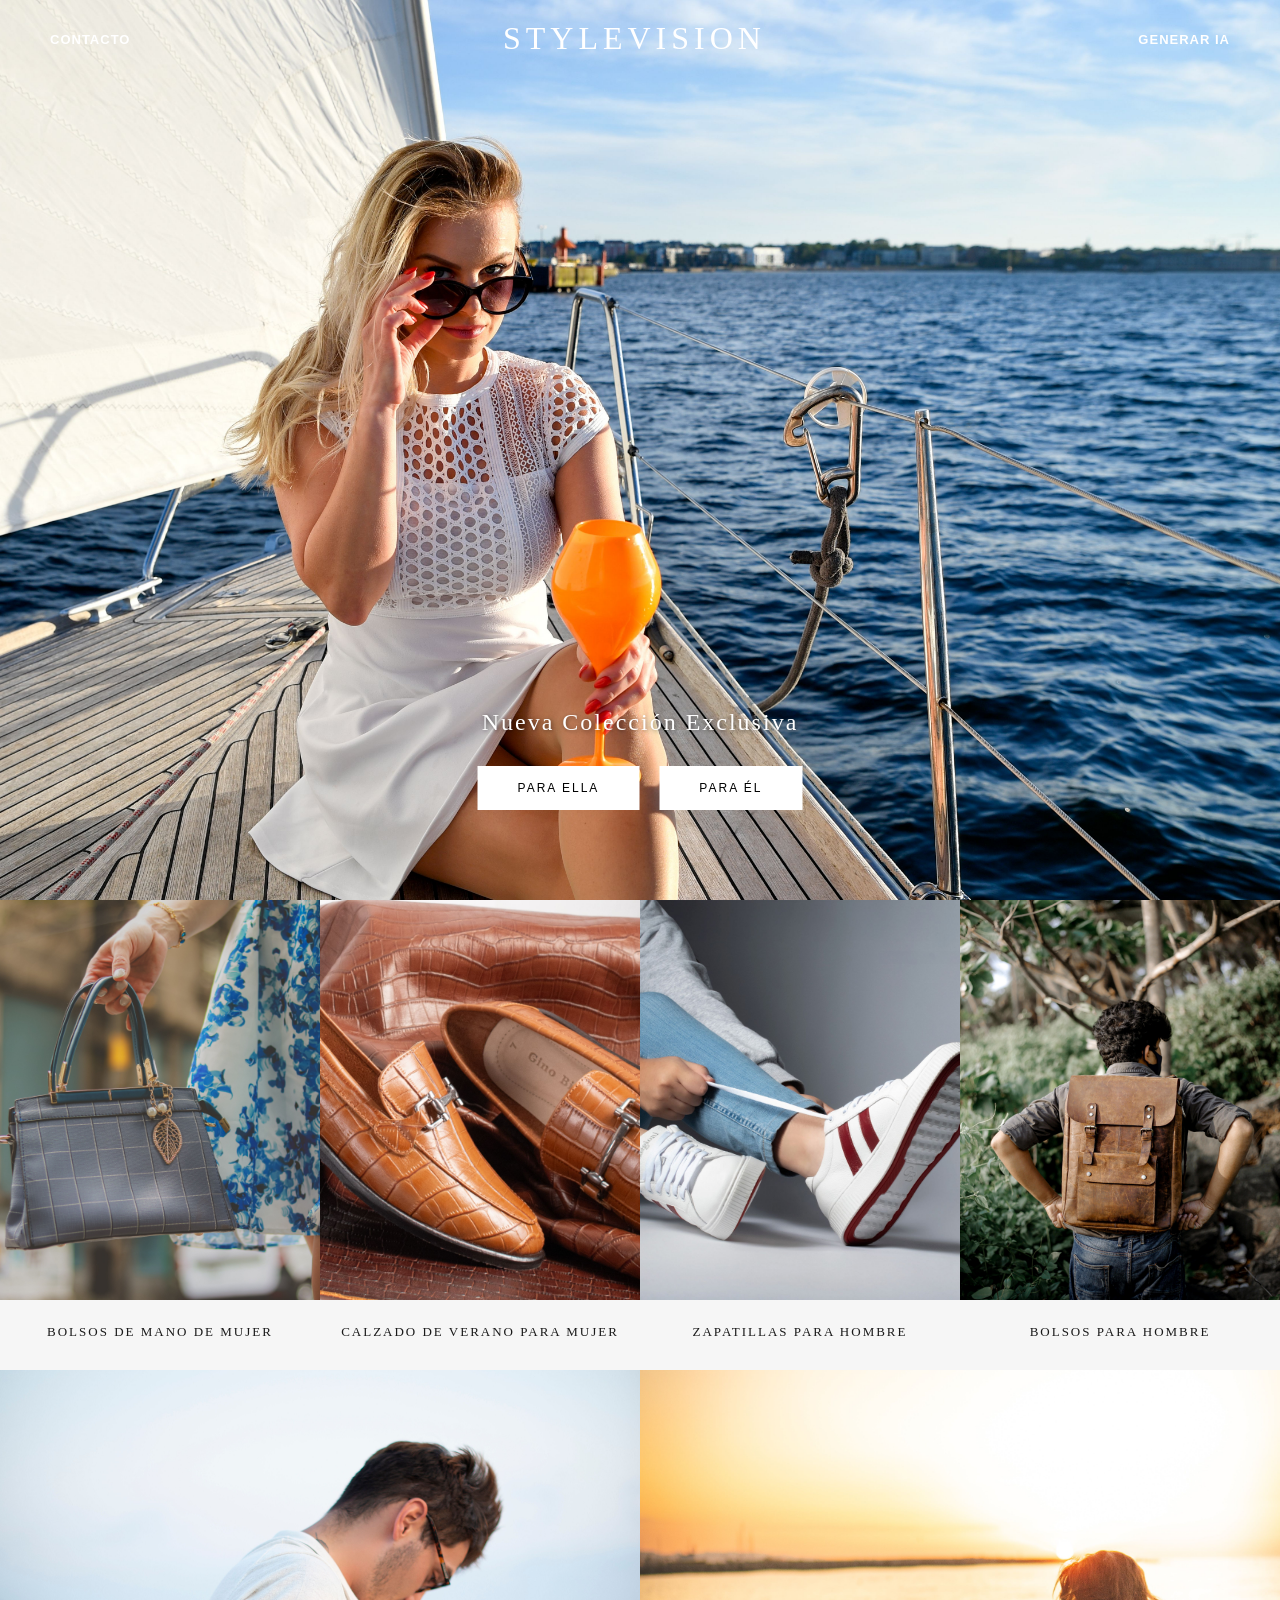
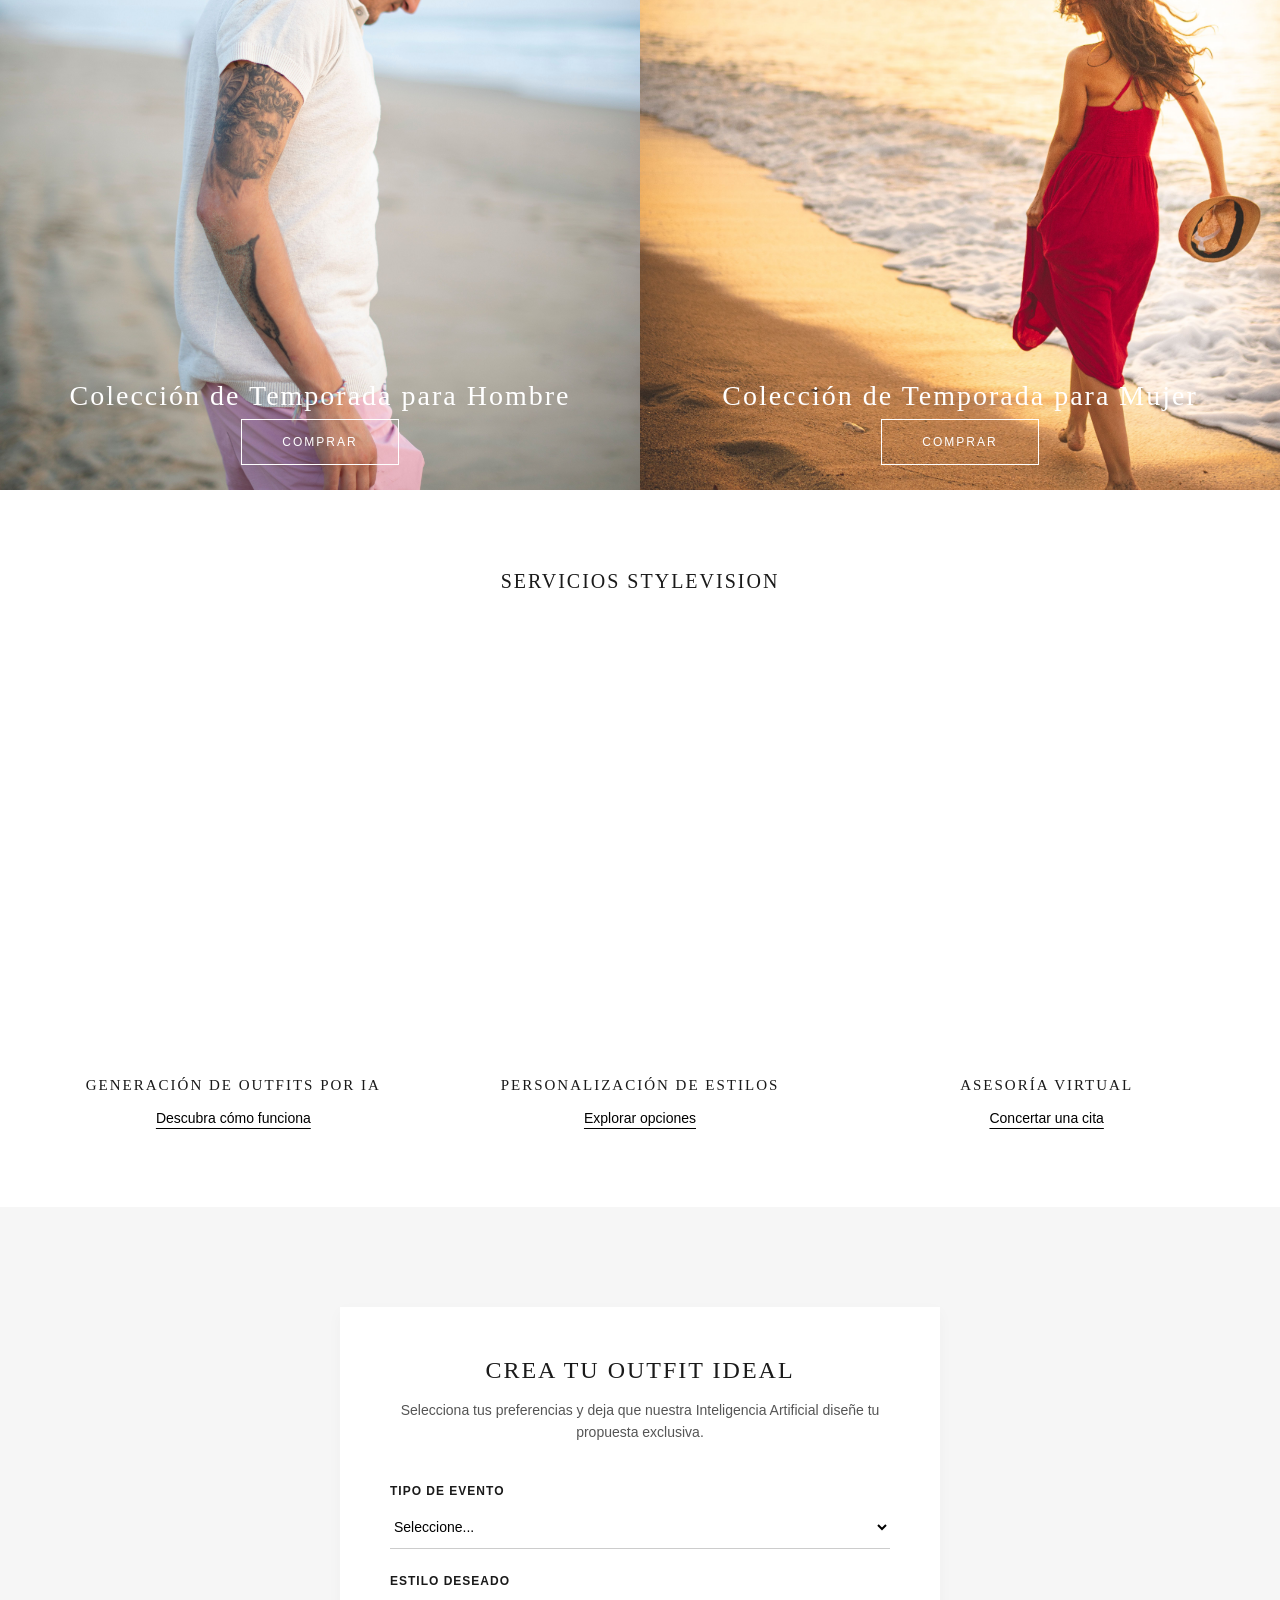
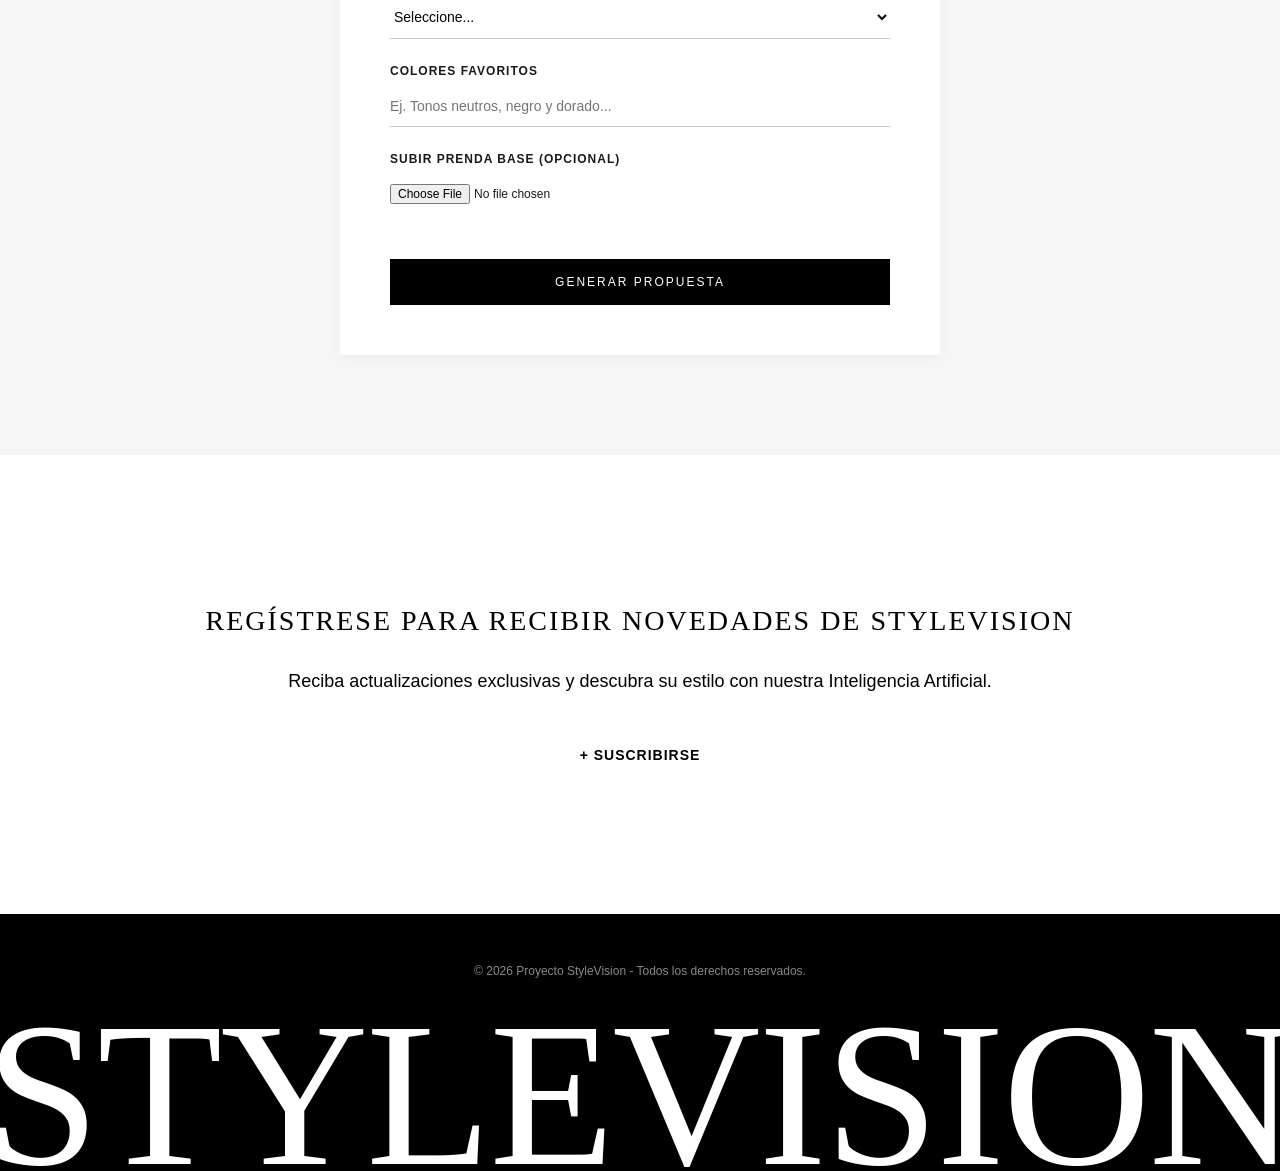
==== html/index.html @ 6fb5bae8 "Versión final del diseño StyleVision" ====
<!DOCTYPE html>
<html lang="es">
<head>
    <meta charset="UTF-8">
    <meta name="viewport" content="width=device-width, initial-scale=1.0">
    <title>StyleVision | Generador de Outfits con IA</title>
    <link rel="stylesheet" href="../css/estilos.css">
</head>
<body>
    
   <header class="encabezado encabezado--transparente" id="nav-principal">
        <nav class="encabezado__enlaces">
            <a href="#contacto">Contacto</a>
        </nav>
        <h1 class="encabezado__logo">StyleVision</h1>
        <nav class="encabezado__iconos">
            <a href="#generador">Generar IA</a>
        </nav>
    </header>

    <main class="principal">
        
        <section class="seccion-hero-lujo">
            <div class="hero__imagen-contenedor">
                <img src="../assets/img/hero-modelo.jpg" alt="Modelo StyleVision" class="hero__imagen animacion-zoom">
            </div>
            <div class="hero__contenido">
                <h2 class="hero__subtitulo">Nueva Colección Exclusiva</h2>
                <div class="hero__botones">
                    <a href="#mujer" class="boton-lujo">Para Ella</a>
                    <a href="#hombre" class="boton-lujo">Para Él</a>
                </div>
            </div>
        </section>

        <section class="seccion-categorias">
            <article class="categoria animacion-scroll">
                <img src="../assets/img/cat-bolso.jpg" alt="Bolso">
                <h3 class="categoria__titulo">Bolsos de Mano de Mujer</h3>
            </article>
            <article class="categoria animacion-scroll">
                <img src="../assets/img/cat-zapato.jpg" alt="Zapatos">
                <h3 class="categoria__titulo">Calzado de Verano para Mujer</h3>
            </article>
            <article class="categoria animacion-scroll">
                <img src="../assets/img/cat-sneakers.jpg" alt="Sneakers">
                <h3 class="categoria__titulo">Zapatillas para Hombre</h3>
            </article>
            <article class="categoria animacion-scroll">
                <img src="../assets/img/cat-mochila.jpg" alt="Bolsos Hombre">
                <h3 class="categoria__titulo">Bolsos para Hombre</h3>
            </article>
        </section>

        <section class="seccion-promos">
            <div class="promo animacion-hover">
                <img src="../assets/img/promo-hombres.jpg" alt="Ropa Hombre" class="promo__imagen">
                <div class="promo__texto">
                    <h3>Colección de Temporada para Hombre</h3>
                    <a href="#" class="boton-lujo boton-lujo--oscuro">Comprar</a>
                </div>
            </div>
            <div class="promo animacion-hover">
                <img src="../assets/img/promo-mujer.jpg" alt="Ropa Mujer" class="promo__imagen">
                <div class="promo__texto">
                    <h3>Colección de Temporada para Mujer</h3>
                    <a href="#" class="boton-lujo boton-lujo--oscuro">Comprar</a>
                </div>
            </div>
        </section>

        <section class="seccion-servicios">
            <h2 class="servicios__titulo-principal">Servicios StyleVision</h2>
            <div class="servicios__grid">
                
                <div class="servicio">
                    <video src="../assets/img/servicio-1.mp4" autoplay loop muted playsinline class="servicio__video"></video>
                    <h3 class="servicio__titulo">Generación de Outfits por IA</h3>
                    <a href="#generador" class="servicio__enlace">Descubra cómo funciona</a>
                </div>

                <div class="servicio">
                    <video src="../assets/img/servicio-2.mp4" autoplay loop muted playsinline class="servicio__video"></video>
                    <h3 class="servicio__titulo">Personalización de Estilos</h3>
                    <a href="#estilos" class="servicio__enlace">Explorar opciones</a>
                </div>

                <div class="servicio">
                    <video src="../assets/img/servicio-3.mp4" autoplay loop muted playsinline class="servicio__video"></video>
                    <h3 class="servicio__titulo">Asesoría Virtual</h3>
                    <a href="#asesoria" class="servicio__enlace">Concertar una cita</a>
                </div>

            </div>
        </section>

        <section id="generador" class="seccion-generador-lujo">
            <div class="contenedor-generador-lujo">
                <h2 class="generador__titulo-lujo">Crea tu Outfit Ideal</h2>
                <p class="generador__texto-lujo">Selecciona tus preferencias y deja que nuestra Inteligencia Artificial diseñe tu propuesta exclusiva.</p>

                <form id="formulario-ia" class="formulario-ia-lujo">
                    <div class="grupo-formulario-lujo">
                        <label for="evento" class="etiqueta-lujo">Tipo de evento</label>
                        <select id="evento" class="campo-entrada-lujo" required>
                            <option value="">Seleccione...</option>
                            <option value="casual">Salida Casual</option>
                            <option value="formal">Fiesta Formal / Gala</option>
                            <option value="trabajo">Business / Trabajo</option>
                            <option value="noche">Noche Elegante</option>
                        </select>
                    </div>

                    <div class="grupo-formulario-lujo">
                        <label for="estilo" class="etiqueta-lujo">Estilo deseado</label>
                        <select id="estilo" class="campo-entrada-lujo" required>
                            <option value="">Seleccione...</option>
                            <option value="minimalista">Minimalista</option>
                            <option value="urbano">Urbano / Streetwear</option>
                            <option value="clasico">Clásico / Alta Costura</option>
                            <option value="vanguardista">Vanguardista</option>
                        </select>
                    </div>

                    <div class="grupo-formulario-lujo">
                        <label for="color" class="etiqueta-lujo">Colores favoritos</label>
                        <input type="text" id="color" class="campo-entrada-lujo" placeholder="Ej. Tonos neutros, negro y dorado..." required>
                    </div>

                    <div class="grupo-formulario-lujo">
                        <label for="prenda" class="etiqueta-lujo">Subir prenda base (Opcional)</label>
                        <input type="file" id="prenda" class="campo-archivo-lujo" accept="image/*">
                    </div>

                    <button type="submit" class="boton-generar-lujo">Generar Propuesta</button>   </form>

                <div id="resultado-ia" class="resultado-ia-lujo oculto"></div>
            </div>
        </section>

        <section class="seccion-newsletter" id="newsletter">
            <h2 class="newsletter__titulo">Regístrese para recibir novedades de StyleVision</h2>
            <p class="newsletter__texto">Reciba actualizaciones exclusivas y descubra su estilo con nuestra Inteligencia Artificial.</p>
            <a href="#generador" class="boton-suscripcion">+ Suscribirse</a>
        </section>

    </main>

    <footer class="pie-pagina-lujo">
        <div class="pie-pagina__info">
            <p>&copy; 2026 Proyecto StyleVision - Todos los derechos reservados.</p>
        </div>
        <div class="pie-pagina__logo-contenedor">
            <h2 class="pie-pagina__logo-gigante">STYLEVISION</h2>
        </div>
    </footer>

    <script src="../js/app.js"></script>
</body>
</html>
---- css/estilos.css ----
@charset "UTF-8";
/* Mixin para botones */
/* Reset y Estilos Globales */
* {
  margin: 0;
  padding: 0;
  box-sizing: border-box;
}

body {
  font-family: "Inter", sans-serif;
  background-color: #FFFFFF;
  color: #1A1A1A;
  overflow-x: hidden;
}

h1, h2, h3 {
  font-family: "Playfair Display", serif;
  font-weight: 400;
  letter-spacing: 2px;
}

/* Navegación (Estilo Lujo) */
.encabezado {
  position: fixed;
  top: 0;
  width: 100%;
  display: flex;
  justify-content: space-between;
  align-items: center;
  padding: 20px 50px;
  z-index: 1000;
  transition: background-color 0.4s ease, color 0.4s ease;
}

.encabezado--transparente {
  background-color: transparent;
  color: white;
}

.encabezado--blanco {
  background-color: white;
  color: black;
  box-shadow: 0 2px 10px rgba(0, 0, 0, 0.05);
}

.encabezado__logo {
  font-size: 32px;
  letter-spacing: 5px;
  text-transform: uppercase;
}

.encabezado__enlaces a, .encabezado__iconos a {
  color: inherit;
  text-decoration: none;
  font-size: 13px;
  text-transform: uppercase;
  letter-spacing: 1px;
  font-weight: 600;
}

/* Hero con Animación de Carga (Zoom Out) */
.seccion-hero-lujo {
  position: relative;
  height: 100vh;
  width: 100%;
  overflow: hidden;
}

.hero__imagen-contenedor {
  width: 100%;
  height: 100%;
}

.hero__imagen {
  width: 100%;
  height: 100%;
  -o-object-fit: cover;
     object-fit: cover;
}

.animacion-zoom {
  animation: zoomOutLujo 3s cubic-bezier(0.25, 1, 0.5, 1) forwards;
}

@keyframes zoomOutLujo {
  0% {
    transform: scale(1.15);
  }
  100% {
    transform: scale(1);
  }
}
.hero__contenido {
  position: absolute;
  bottom: 10%;
  left: 50%;
  transform: translateX(-50%);
  text-align: center;
  color: white;
}

.hero__subtitulo {
  font-size: 24px;
  margin-bottom: 30px;
  text-shadow: 1px 1px 4px rgba(0, 0, 0, 0.5);
}

.hero__botones {
  display: flex;
  gap: 20px;
  justify-content: center;
}

/* Botones de Lujo */
.boton-lujo {
  background-color: white;
  color: black;
  padding: 15px 40px;
  text-decoration: none;
  font-size: 12px;
  text-transform: uppercase;
  letter-spacing: 2px;
  transition: background-color 0.3s, color 0.3s;
}

.boton-lujo:hover {
  background-color: black;
  color: white;
}

.boton-lujo--oscuro {
  background-color: transparent;
  border: 1px solid white;
  color: white;
}

.boton-lujo--oscuro:hover {
  background-color: white;
  color: black;
}

/* --- NUEVO: Categorías (4 elementos sin espacios) --- */
.seccion-categorias {
  display: grid;
  grid-template-columns: repeat(4, 1fr);
  gap: 0; /* Cero espacios entre columnas */
  width: 100%;
  background-color: #F6F6F6; /* Color gris muy sutil tipo estudio */
}

.categoria {
  text-align: center;
  padding-bottom: 30px;
  transition: transform 0.8s cubic-bezier(0.25, 1, 0.5, 1);
  overflow: hidden;
}

.categoria img {
  width: 100%;
  height: 400px;
  -o-object-fit: cover;
     object-fit: cover; /* Para que todas las imágenes sean exactas */
  margin-bottom: 20px;
}

.categoria__titulo {
  font-size: 13px;
  text-transform: uppercase;
}

/* Promociones (Animación Hover/Scroll) */
.seccion-promos {
  display: flex;
  width: 100%;
  height: 80vh;
}

.promo {
  position: relative;
  width: 50%;
  height: 100%;
  overflow: hidden;
}

.promo__imagen {
  width: 100%;
  height: 100%;
  -o-object-fit: cover;
     object-fit: cover;
  transition: transform 0.8s ease;
}

.promo:hover .promo__imagen {
  transform: scale(0.95);
}

.promo__texto {
  position: absolute;
  bottom: 40px;
  left: 0;
  width: 100%;
  text-align: center;
  color: white;
}

.promo__texto h3 {
  margin-bottom: 20px;
  font-size: 28px;
}

/* --- NUEVO: Servicios (3 videos con textos) --- */
.seccion-servicios {
  padding: 80px 20px;
  text-align: center;
  background-color: white;
}

.servicios__titulo-principal {
  font-size: 20px;
  text-transform: uppercase;
  margin-bottom: 60px;
}

.servicios__grid {
  display: grid;
  grid-template-columns: repeat(3, 1fr);
  gap: 20px;
  max-width: 1200px;
  margin: 0 auto;
}

.servicio {
  text-align: center;
}

.servicio__video {
  width: 100%;
  height: 400px;
  -o-object-fit: cover;
     object-fit: cover;
  margin-bottom: 20px;
}

.servicio__titulo {
  font-size: 15px;
  text-transform: uppercase;
  margin-bottom: 15px;
}

.servicio__enlace {
  color: black;
  font-size: 14px;
  text-decoration: underline;
  text-underline-offset: 5px;
}

/* Newsletter Interactivo (Blanco a Negro) */
.seccion-newsletter {
  padding: 150px 20px;
  text-align: center;
  background-color: white;
  color: black;
  transition: background-color 0.8s ease, color 0.8s ease;
}

.seccion-newsletter.fondo-negro {
  background-color: black;
  color: white;
}

.newsletter__titulo {
  font-size: 28px;
  margin-bottom: 30px;
  text-transform: uppercase;
}

.newsletter__texto {
  font-size: 18px;
  max-width: 800px;
  margin: 0 auto 50px auto;
  line-height: 1.6;
}

.boton-suscripcion {
  color: inherit;
  text-decoration: none;
  font-size: 14px;
  text-transform: uppercase;
  letter-spacing: 1px;
  font-weight: bold;
}

/* --- NUEVO: Footer con Logo Gigante --- */
.pie-pagina-lujo {
  background-color: black;
  color: white;
  text-align: center;
  overflow: hidden; /* Evita que el logo gigante rompa el ancho de la página */
  padding-top: 50px;
}

.pie-pagina__info {
  font-size: 12px;
  color: #888;
  margin-bottom: 40px;
}

.pie-pagina__logo-contenedor {
  width: 100%;
  display: flex;
  justify-content: center;
  align-items: flex-end;
}

.pie-pagina__logo-gigante {
  font-family: "Playfair Display", serif;
  font-size: 16vw; /* 'vw' hace que el texto se adapte al ancho total de la pantalla */
  line-height: 0.75; /* Quita el espacio extra arriba y abajo del texto */
  letter-spacing: -2px; /* Junta un poco las letras como en el diseño de alta costura */
  color: white;
  margin: 0;
}

/* --- Generador IA (Estilo Lujo) --- */
.seccion-generador-lujo {
  padding: 100px 20px;
  background-color: #F6F6F6;
  display: flex;
  justify-content: center;
}

.contenedor-generador-lujo {
  background-color: white;
  width: 100%;
  max-width: 600px;
  padding: 50px;
  box-shadow: 0 5px 15px rgba(0, 0, 0, 0.03);
}

.generador__titulo-lujo {
  font-size: 24px;
  text-transform: uppercase;
  margin-bottom: 15px;
  text-align: center;
}

.generador__texto-lujo {
  text-align: center;
  font-size: 14px;
  color: #555;
  margin-bottom: 40px;
  line-height: 1.6;
}

.formulario-ia-lujo {
  display: flex;
  flex-direction: column;
  gap: 25px;
}

.grupo-formulario-lujo {
  display: flex;
  flex-direction: column;
}

.etiqueta-lujo {
  font-size: 12px;
  text-transform: uppercase;
  letter-spacing: 1px;
  margin-bottom: 8px;
  font-weight: 600;
}

.campo-entrada-lujo {
  padding: 12px 0;
  border: none;
  border-bottom: 1px solid #CCC;
  font-family: "Inter", sans-serif;
  font-size: 14px;
  background-color: transparent;
  transition: border-color 0.3s ease;
  border-radius: 0;
}
.campo-entrada-lujo:focus {
  outline: none;
  border-bottom: 2px solid black;
}

.campo-archivo-lujo {
  font-size: 12px;
  padding: 10px 0;
}

.boton-generar-lujo {
  margin-top: 20px;
  width: 100%;
  text-align: center;
  background-color: black;
  color: white;
  padding: 15px 40px;
  font-size: 12px;
  text-transform: uppercase;
  letter-spacing: 2px;
  border: 1px solid black;
  cursor: pointer;
  transition: background-color 0.3s ease, color 0.3s ease;
}
.boton-generar-lujo:hover {
  background-color: white;
  color: black;
}

.resultado-ia-lujo {
  margin-top: 40px;
  text-align: center;
  padding-top: 30px;
  border-top: 1px solid #EEE;
}

.oculto {
  display: none;
}/*# sourceMappingURL=estilos.css.map */
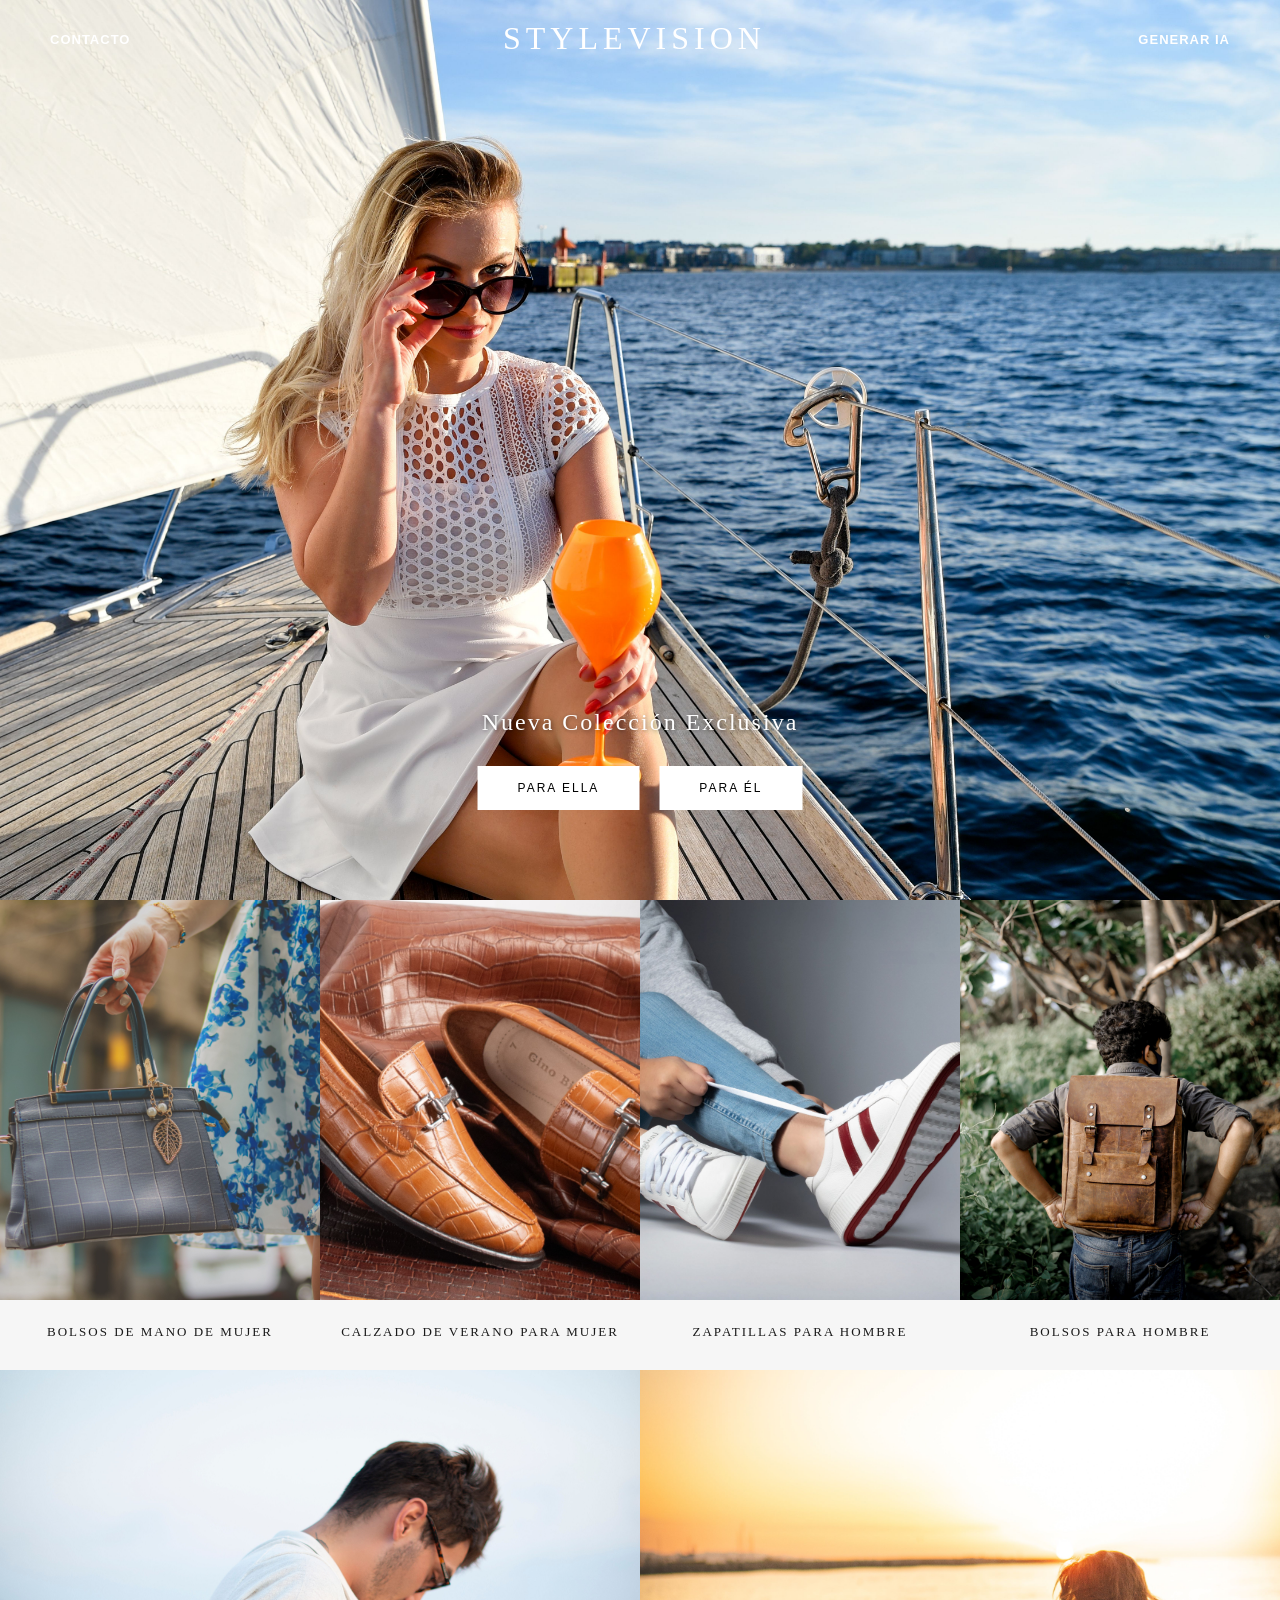
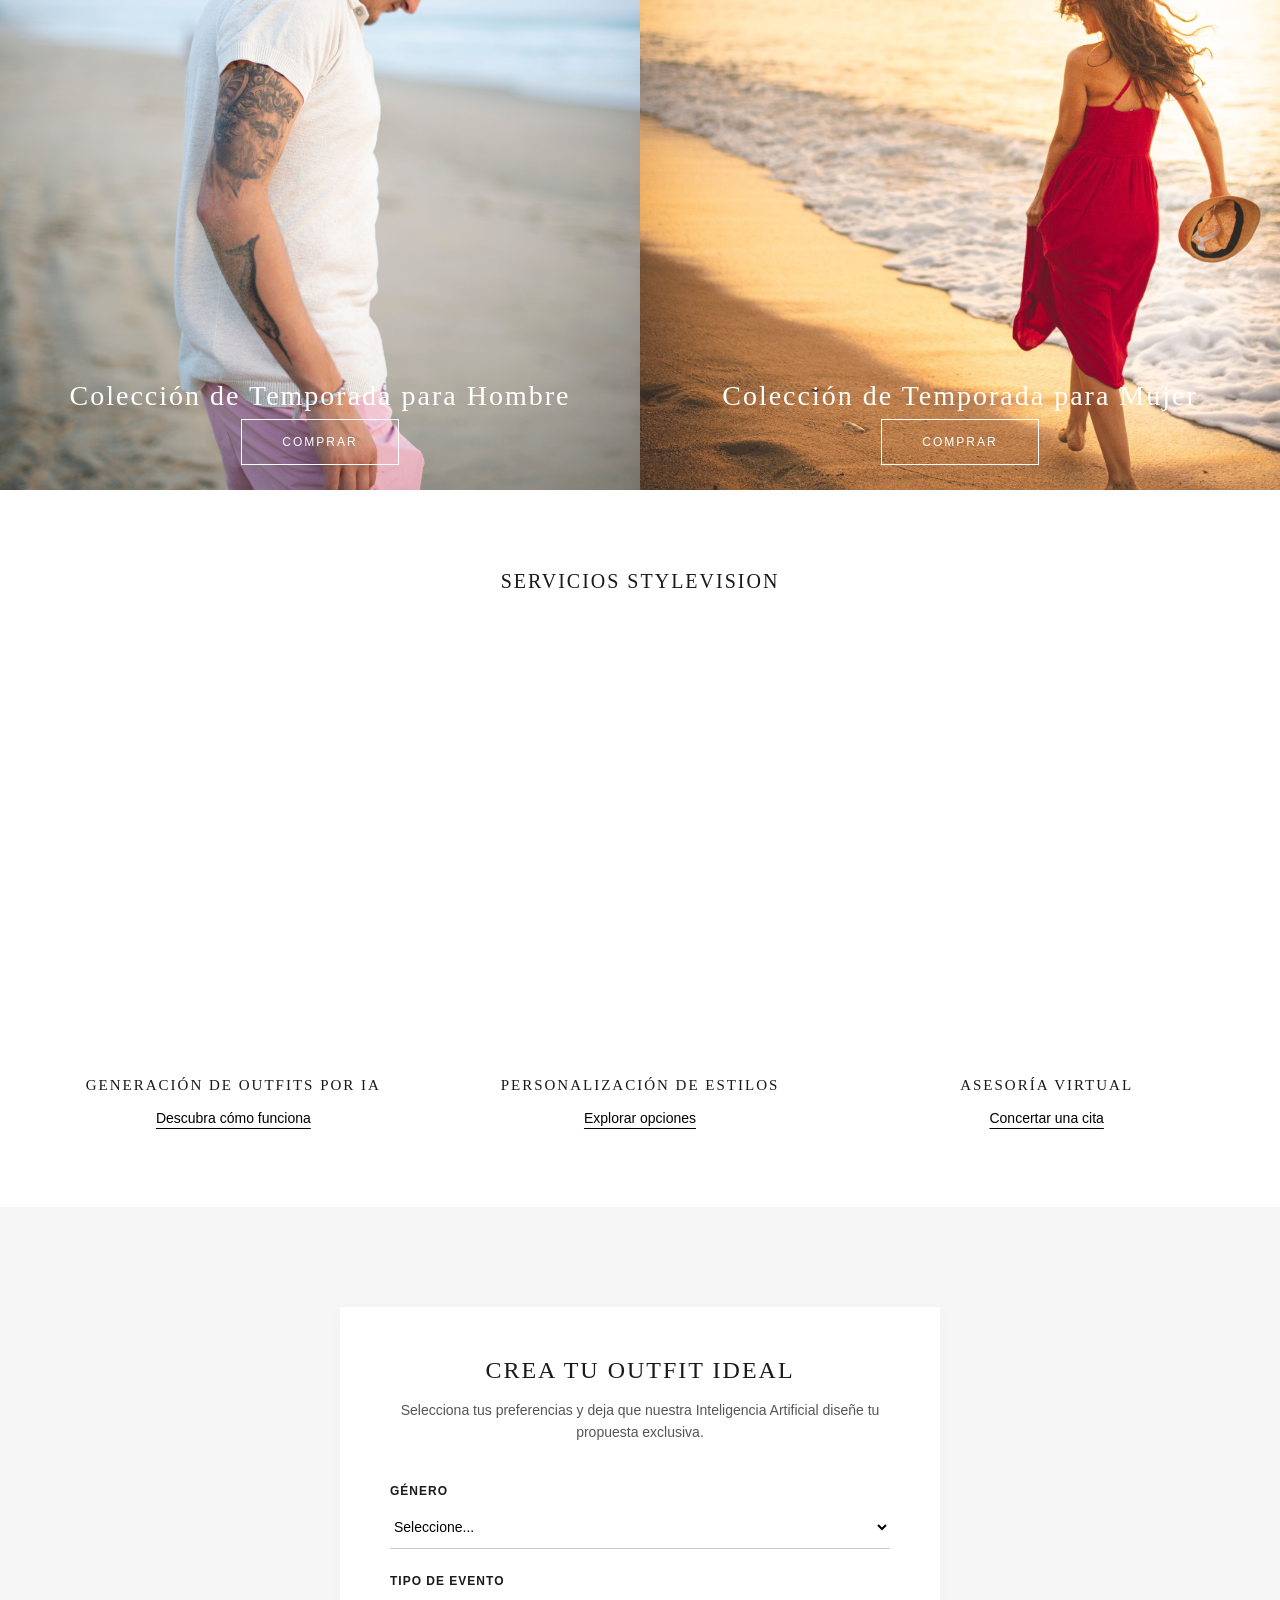
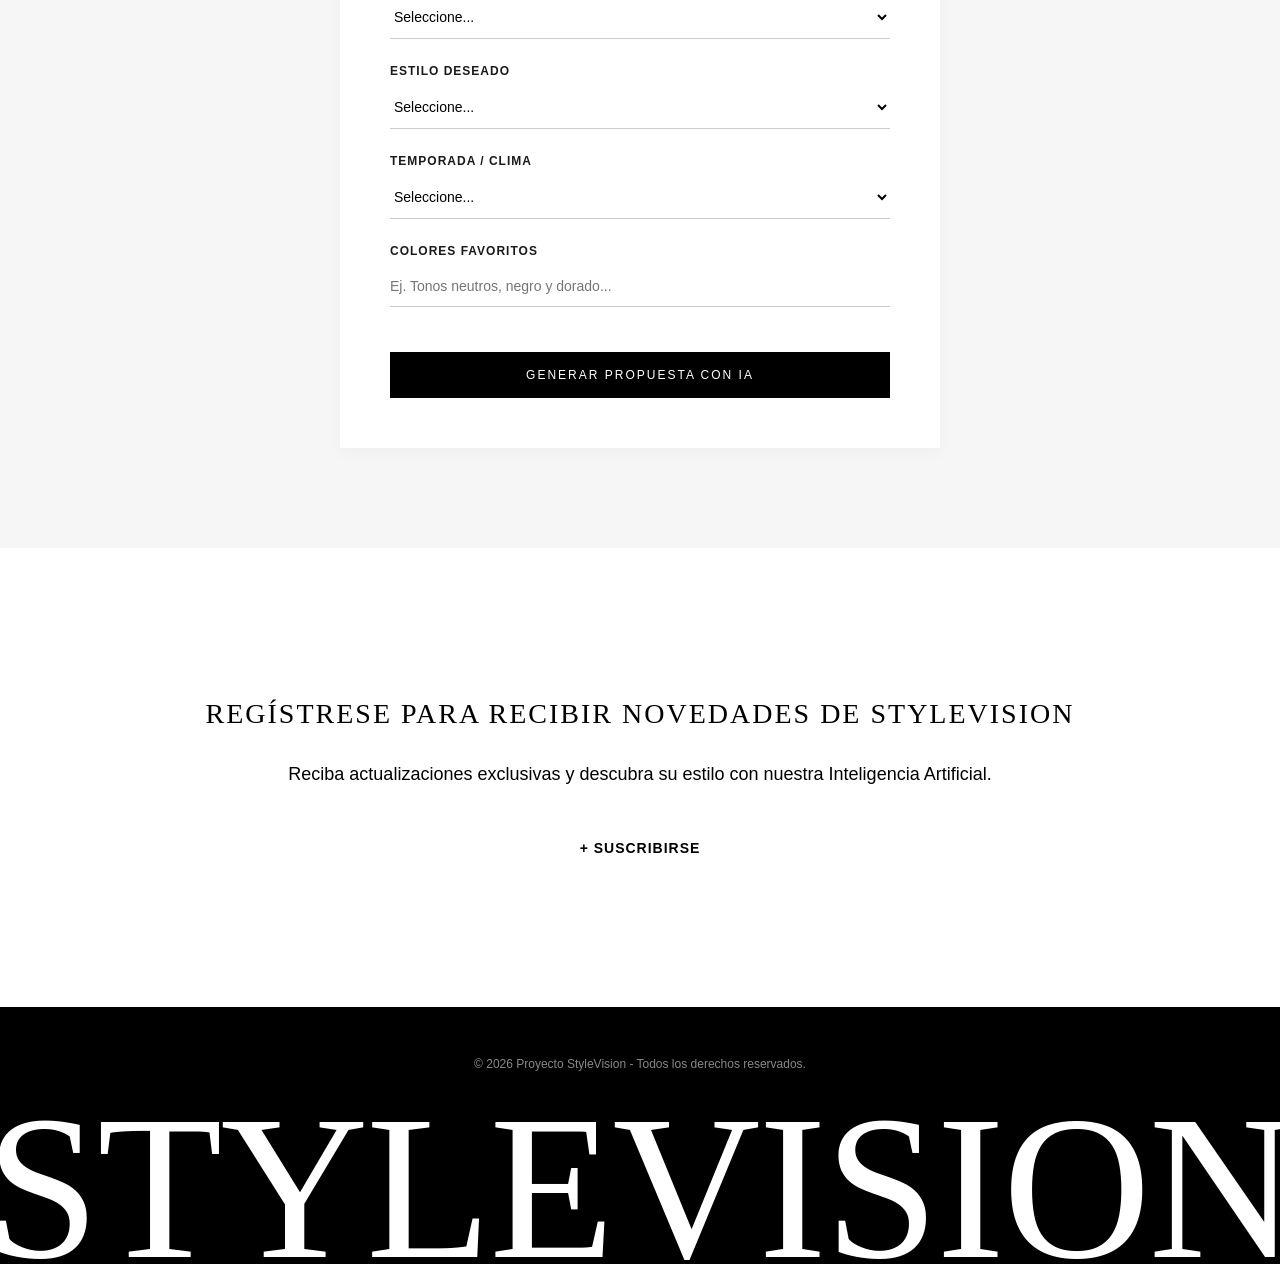
==== commit b50ce09f: "Integración final de Flux AI y diseño de lujo" ====
--- a/html/index.html
+++ b/html/index.html
@@ -99,7 +99,19 @@
                 <h2 class="generador__titulo-lujo">Crea tu Outfit Ideal</h2>
                 <p class="generador__texto-lujo">Selecciona tus preferencias y deja que nuestra Inteligencia Artificial diseñe tu propuesta exclusiva.</p>
 
-                <form id="formulario-ia" class="formulario-ia-lujo">
+                              <form id="formulario-ia" class="formulario-ia-lujo">
+                    <!-- Género -->
+                    <div class="grupo-formulario-lujo">
+                        <label for="genero" class="etiqueta-lujo">Género</label>
+                        <select id="genero" class="campo-entrada-lujo" required>
+                            <option value="">Seleccione...</option>
+                            <option value="mujer">Mujer</option>
+                            <option value="hombre">Hombre</option>
+                            <option value="unisex">Unisex</option>
+                        </select>
+                    </div>
+
+                    <!-- Tipo de evento -->
                     <div class="grupo-formulario-lujo">
                         <label for="evento" class="etiqueta-lujo">Tipo de evento</label>
                         <select id="evento" class="campo-entrada-lujo" required>
@@ -111,6 +123,7 @@
                         </select>
                     </div>
 
+                    <!-- Estilo -->
                     <div class="grupo-formulario-lujo">
                         <label for="estilo" class="etiqueta-lujo">Estilo deseado</label>
                         <select id="estilo" class="campo-entrada-lujo" required>
@@ -122,17 +135,27 @@
                         </select>
                     </div>
 
+                    <!-- Temporada -->
+                    <div class="grupo-formulario-lujo">
+                        <label for="temporada" class="etiqueta-lujo">Temporada / Clima</label>
+                        <select id="temporada" class="campo-entrada-lujo" required>
+                            <option value="">Seleccione...</option>
+                            <option value="verano">Verano / Caluroso</option>
+                            <option value="invierno">Invierno / Frío</option>
+                            <option value="primavera">Primavera</option>
+                            <option value="otono">Otoño</option>
+                            <option value="interior">Interior / Formal</option>
+                        </select>
+                    </div>
+
+                    <!-- Colores -->
                     <div class="grupo-formulario-lujo">
                         <label for="color" class="etiqueta-lujo">Colores favoritos</label>
                         <input type="text" id="color" class="campo-entrada-lujo" placeholder="Ej. Tonos neutros, negro y dorado..." required>
                     </div>
 
-                    <div class="grupo-formulario-lujo">
-                        <label for="prenda" class="etiqueta-lujo">Subir prenda base (Opcional)</label>
-                        <input type="file" id="prenda" class="campo-archivo-lujo" accept="image/*">
-                    </div>
-
-                    <button type="submit" class="boton-generar-lujo">Generar Propuesta</button>   </form>
+                    <button type="submit" class="boton-generar-lujo">Generar Propuesta con IA</button>
+                </form>
 
                 <div id="resultado-ia" class="resultado-ia-lujo oculto"></div>
             </div>
--- a/css/estilos.css
+++ b/css/estilos.css
@@ -420,4 +420,46 @@
 
 .oculto {
   display: none;
+  /* ======================== MEJORAS GENERADOR IA ======================== */
+  /* Pantalla de Carga Mejorada */
+}
+.oculto .carga-ia {
+  text-align: center;
+  padding: 40px 20px;
+}
+.oculto .ia-loader {
+  width: 60px;
+  height: 60px;
+  border: 4px solid #f0f0f0;
+  border-top: 4px solid #1A1A1A;
+  border-radius: 50%;
+  animation: spin 1.2s linear infinite;
+  margin: 20px auto;
+}
+@keyframes spin {
+  0% {
+    transform: rotate(0deg);
+  }
+  100% {
+    transform: rotate(360deg);
+  }
+}
+.oculto {
+  /* Mejorar el contenedor de resultado */
+}
+.oculto .resultado-ia-lujo {
+  margin-top: 40px;
+  text-align: center;
+  padding: 40px 20px;
+  border-top: 1px solid #EEE;
+  background-color: #FAFAFA;
+  border-radius: 8px;
+}
+.oculto {
+  /* Botones en el resultado */
+}
+.oculto .resultado-ia-lujo .boton-generar-lujo {
+  margin: 10px 5px;
+  padding: 14px 32px;
+  font-size: 13px;
 }/*# sourceMappingURL=estilos.css.map */
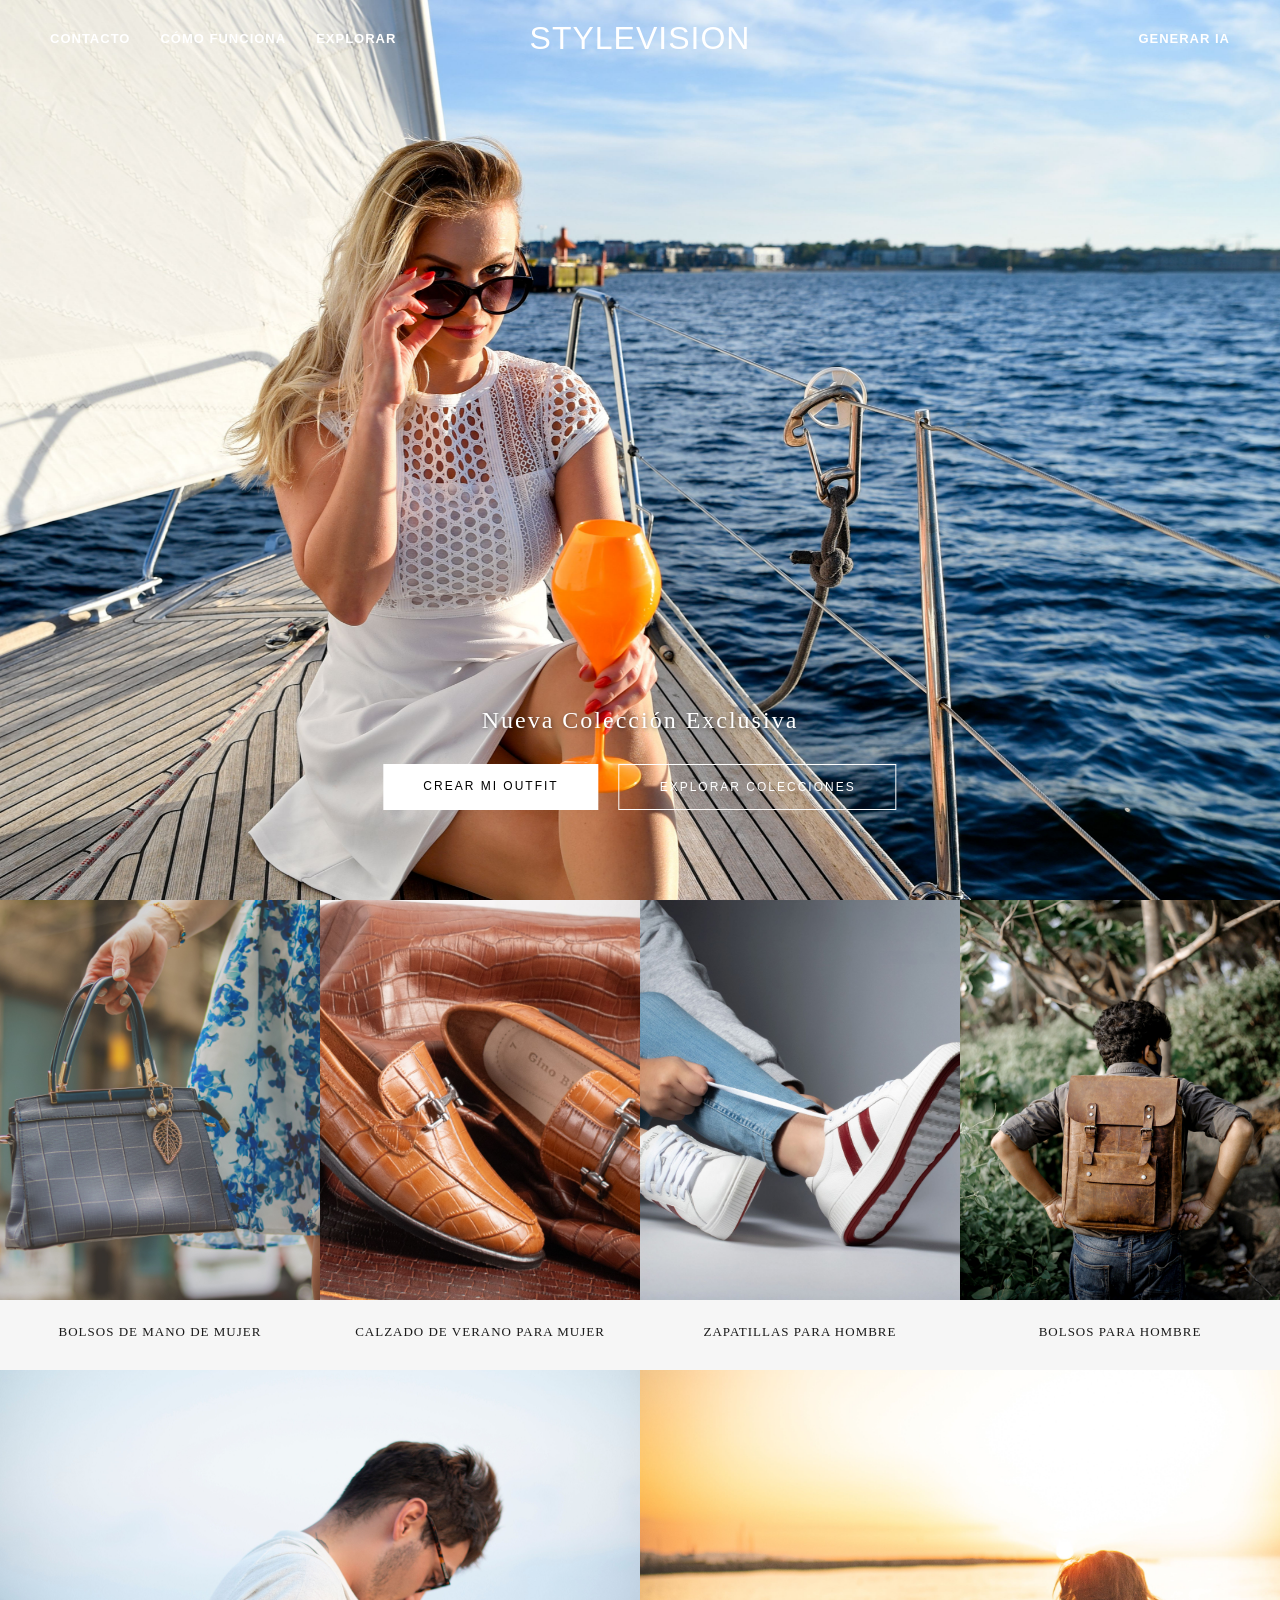
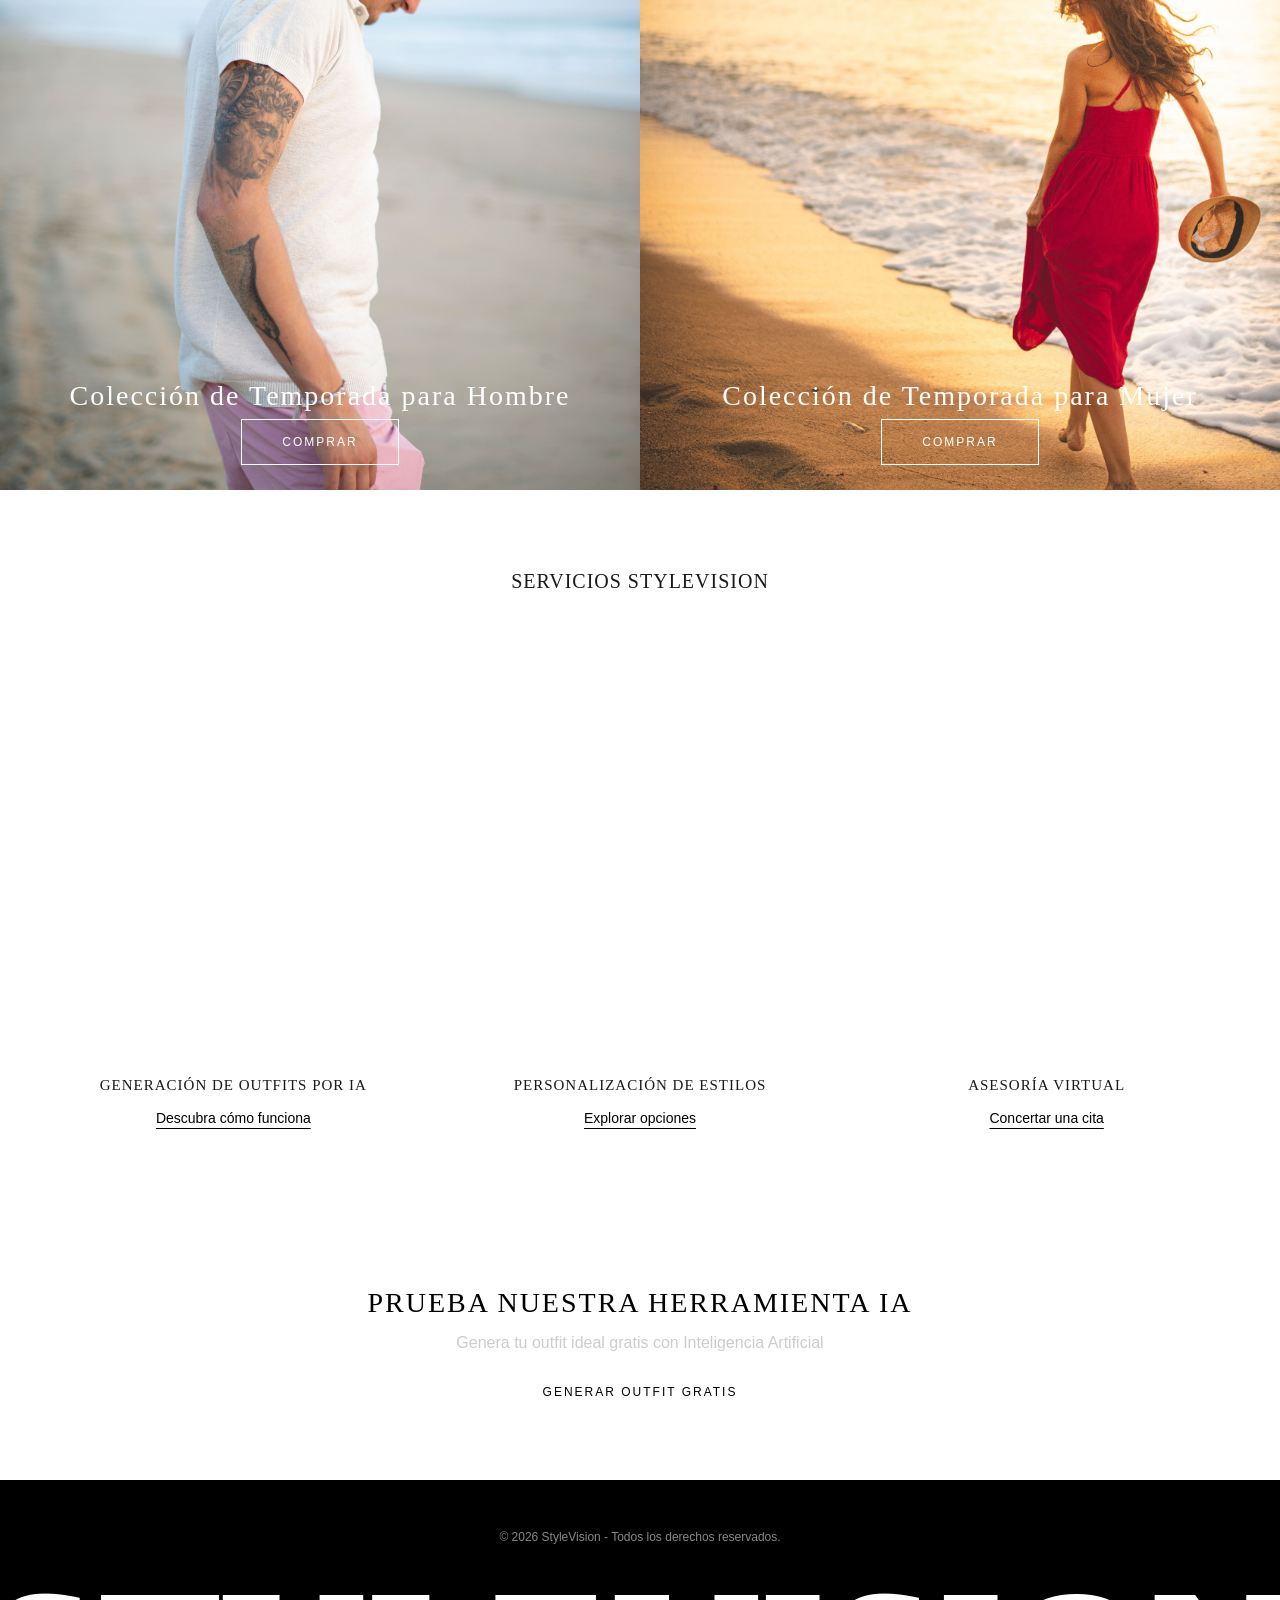
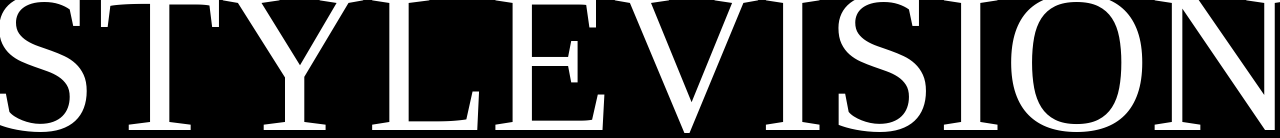
==== commit add3479d: "Add all project files to StyleVision repository" ====
--- a/html/index.html
+++ b/html/index.html
@@ -1,183 +1,120 @@
-<!DOCTYPE html>
-<html lang="es">
-<head>
-    <meta charset="UTF-8">
-    <meta name="viewport" content="width=device-width, initial-scale=1.0">
-    <title>StyleVision | Generador de Outfits con IA</title>
-    <link rel="stylesheet" href="../css/estilos.css">
-</head>
-<body>
-    
-   <header class="encabezado encabezado--transparente" id="nav-principal">
-        <nav class="encabezado__enlaces">
-            <a href="#contacto">Contacto</a>
-        </nav>
-        <h1 class="encabezado__logo">StyleVision</h1>
-        <nav class="encabezado__iconos">
-            <a href="#generador">Generar IA</a>
-        </nav>
-    </header>
-
-    <main class="principal">
-        
-        <section class="seccion-hero-lujo">
-            <div class="hero__imagen-contenedor">
-                <img src="../assets/img/hero-modelo.jpg" alt="Modelo StyleVision" class="hero__imagen animacion-zoom">
-            </div>
-            <div class="hero__contenido">
-                <h2 class="hero__subtitulo">Nueva Colección Exclusiva</h2>
-                <div class="hero__botones">
-                    <a href="#mujer" class="boton-lujo">Para Ella</a>
-                    <a href="#hombre" class="boton-lujo">Para Él</a>
-                </div>
-            </div>
-        </section>
-
-        <section class="seccion-categorias">
-            <article class="categoria animacion-scroll">
-                <img src="../assets/img/cat-bolso.jpg" alt="Bolso">
-                <h3 class="categoria__titulo">Bolsos de Mano de Mujer</h3>
-            </article>
-            <article class="categoria animacion-scroll">
-                <img src="../assets/img/cat-zapato.jpg" alt="Zapatos">
-                <h3 class="categoria__titulo">Calzado de Verano para Mujer</h3>
-            </article>
-            <article class="categoria animacion-scroll">
-                <img src="../assets/img/cat-sneakers.jpg" alt="Sneakers">
-                <h3 class="categoria__titulo">Zapatillas para Hombre</h3>
-            </article>
-            <article class="categoria animacion-scroll">
-                <img src="../assets/img/cat-mochila.jpg" alt="Bolsos Hombre">
-                <h3 class="categoria__titulo">Bolsos para Hombre</h3>
-            </article>
-        </section>
-
-        <section class="seccion-promos">
-            <div class="promo animacion-hover">
-                <img src="../assets/img/promo-hombres.jpg" alt="Ropa Hombre" class="promo__imagen">
-                <div class="promo__texto">
-                    <h3>Colección de Temporada para Hombre</h3>
-                    <a href="#" class="boton-lujo boton-lujo--oscuro">Comprar</a>
-                </div>
-            </div>
-            <div class="promo animacion-hover">
-                <img src="../assets/img/promo-mujer.jpg" alt="Ropa Mujer" class="promo__imagen">
-                <div class="promo__texto">
-                    <h3>Colección de Temporada para Mujer</h3>
-                    <a href="#" class="boton-lujo boton-lujo--oscuro">Comprar</a>
-                </div>
-            </div>
-        </section>
-
-        <section class="seccion-servicios">
-            <h2 class="servicios__titulo-principal">Servicios StyleVision</h2>
-            <div class="servicios__grid">
-                
-                <div class="servicio">
-                    <video src="../assets/img/servicio-1.mp4" autoplay loop muted playsinline class="servicio__video"></video>
-                    <h3 class="servicio__titulo">Generación de Outfits por IA</h3>
-                    <a href="#generador" class="servicio__enlace">Descubra cómo funciona</a>
-                </div>
-
-                <div class="servicio">
-                    <video src="../assets/img/servicio-2.mp4" autoplay loop muted playsinline class="servicio__video"></video>
-                    <h3 class="servicio__titulo">Personalización de Estilos</h3>
-                    <a href="#estilos" class="servicio__enlace">Explorar opciones</a>
-                </div>
-
-                <div class="servicio">
-                    <video src="../assets/img/servicio-3.mp4" autoplay loop muted playsinline class="servicio__video"></video>
-                    <h3 class="servicio__titulo">Asesoría Virtual</h3>
-                    <a href="#asesoria" class="servicio__enlace">Concertar una cita</a>
-                </div>
-
-            </div>
-        </section>
-
-        <section id="generador" class="seccion-generador-lujo">
-            <div class="contenedor-generador-lujo">
-                <h2 class="generador__titulo-lujo">Crea tu Outfit Ideal</h2>
-                <p class="generador__texto-lujo">Selecciona tus preferencias y deja que nuestra Inteligencia Artificial diseñe tu propuesta exclusiva.</p>
-
-                              <form id="formulario-ia" class="formulario-ia-lujo">
-                    <!-- Género -->
-                    <div class="grupo-formulario-lujo">
-                        <label for="genero" class="etiqueta-lujo">Género</label>
-                        <select id="genero" class="campo-entrada-lujo" required>
-                            <option value="">Seleccione...</option>
-                            <option value="mujer">Mujer</option>
-                            <option value="hombre">Hombre</option>
-                            <option value="unisex">Unisex</option>
-                        </select>
-                    </div>
-
-                    <!-- Tipo de evento -->
-                    <div class="grupo-formulario-lujo">
-                        <label for="evento" class="etiqueta-lujo">Tipo de evento</label>
-                        <select id="evento" class="campo-entrada-lujo" required>
-                            <option value="">Seleccione...</option>
-                            <option value="casual">Salida Casual</option>
-                            <option value="formal">Fiesta Formal / Gala</option>
-                            <option value="trabajo">Business / Trabajo</option>
-                            <option value="noche">Noche Elegante</option>
-                        </select>
-                    </div>
-
-                    <!-- Estilo -->
-                    <div class="grupo-formulario-lujo">
-                        <label for="estilo" class="etiqueta-lujo">Estilo deseado</label>
-                        <select id="estilo" class="campo-entrada-lujo" required>
-                            <option value="">Seleccione...</option>
-                            <option value="minimalista">Minimalista</option>
-                            <option value="urbano">Urbano / Streetwear</option>
-                            <option value="clasico">Clásico / Alta Costura</option>
-                            <option value="vanguardista">Vanguardista</option>
-                        </select>
-                    </div>
-
-                    <!-- Temporada -->
-                    <div class="grupo-formulario-lujo">
-                        <label for="temporada" class="etiqueta-lujo">Temporada / Clima</label>
-                        <select id="temporada" class="campo-entrada-lujo" required>
-                            <option value="">Seleccione...</option>
-                            <option value="verano">Verano / Caluroso</option>
-                            <option value="invierno">Invierno / Frío</option>
-                            <option value="primavera">Primavera</option>
-                            <option value="otono">Otoño</option>
-                            <option value="interior">Interior / Formal</option>
-                        </select>
-                    </div>
-
-                    <!-- Colores -->
-                    <div class="grupo-formulario-lujo">
-                        <label for="color" class="etiqueta-lujo">Colores favoritos</label>
-                        <input type="text" id="color" class="campo-entrada-lujo" placeholder="Ej. Tonos neutros, negro y dorado..." required>
-                    </div>
-
-                    <button type="submit" class="boton-generar-lujo">Generar Propuesta con IA</button>
-                </form>
-
-                <div id="resultado-ia" class="resultado-ia-lujo oculto"></div>
-            </div>
-        </section>
-
-        <section class="seccion-newsletter" id="newsletter">
-            <h2 class="newsletter__titulo">Regístrese para recibir novedades de StyleVision</h2>
-            <p class="newsletter__texto">Reciba actualizaciones exclusivas y descubra su estilo con nuestra Inteligencia Artificial.</p>
-            <a href="#generador" class="boton-suscripcion">+ Suscribirse</a>
-        </section>
-
-    </main>
-
-    <footer class="pie-pagina-lujo">
-        <div class="pie-pagina__info">
-            <p>&copy; 2026 Proyecto StyleVision - Todos los derechos reservados.</p>
-        </div>
-        <div class="pie-pagina__logo-contenedor">
-            <h2 class="pie-pagina__logo-gigante">STYLEVISION</h2>
-        </div>
-    </footer>
-
-    <script src="../js/app.js"></script>
-</body>
+<!DOCTYPE html>
+<html lang="es">
+<head>
+    <meta charset="UTF-8">
+    <meta name="viewport" content="width=device-width, initial-scale=1.0">
+    <meta name="description" content="StyleVision - Generador gratuito de outfits con Inteligencia Artificial. Diseña tu look ideal gratis con nuestra IA de moda.">
+    <title>StyleVision | Generador de Outfits con IA</title>
+    <link rel="stylesheet" href="../css/estilos.css">
+</head>
+<body>
+    <a href="#generador" class="skip-link">Saltar al contenido principal</a>
+    
+   <header class="encabezado encabezado--transparente" id="nav-principal">
+        <nav class="encabezado__enlaces">
+            <a href="contacto.html">Contacto</a>
+            <a href="como-funciona.html">Cómo Funciona</a>
+            <a href="explorar.html">Explorar</a>
+        </nav>
+        <a href="index.html" class="encabezado__logo">StyleVision</a>
+        <nav class="encabezado__iconos">
+            <a href="herramienta-ia.html">Generar IA</a>
+        </nav>
+    </header>
+
+    <main class="principal">
+        
+        <section class="seccion-hero-lujo">
+            <div class="hero__imagen-contenedor">
+                <img src="../assets/img/hero-modelo.jpg" alt="Modelo StyleVision" class="hero__imagen animacion-zoom">
+            </div>
+            <div class="hero__contenido">
+                <h2 class="hero__subtitulo">Nueva Colección Exclusiva</h2>
+                <div class="hero__botones">
+                    <a href="#generador" class="boton-lujo">Crear Mi Outfit</a>
+                    <a href="#categorias" class="boton-lujo boton-lujo--oscuro">Explorar Colecciones</a>
+                </div>
+            </div>
+        </section>
+
+        <section id="categorias" class="seccion-categorias">
+            <article class="categoria animacion-scroll">
+                <img src="../assets/img/cat-bolso.jpg" alt="Bolso">
+                <h3 class="categoria__titulo">Bolsos de Mano de Mujer</h3>
+            </article>
+            <article class="categoria animacion-scroll">
+                <img src="../assets/img/cat-zapato.jpg" alt="Zapatos">
+                <h3 class="categoria__titulo">Calzado de Verano para Mujer</h3>
+            </article>
+            <article class="categoria animacion-scroll">
+                <img src="../assets/img/cat-sneakers.jpg" alt="Sneakers">
+                <h3 class="categoria__titulo">Zapatillas para Hombre</h3>
+            </article>
+            <article class="categoria animacion-scroll">
+                <img src="../assets/img/cat-mochila.jpg" alt="Mochilas para Hombre">
+                <h3 class="categoria__titulo">Bolsos para Hombre</h3>
+            </article>
+        </section>
+
+        <section class="seccion-promos">
+            <div class="promo animacion-hover">
+                <img src="../assets/img/promo-hombres.jpg" alt="Ropa Hombre" class="promo__imagen">
+                <div class="promo__texto">
+                    <h3>Colección de Temporada para Hombre</h3>
+                    <a href="#" class="boton-lujo boton-lujo--oscuro">Comprar</a>
+                </div>
+            </div>
+            <div class="promo animacion-hover">
+                <img src="../assets/img/promo-mujer.jpg" alt="Ropa Mujer" class="promo__imagen">
+                <div class="promo__texto">
+                    <h3>Colección de Temporada para Mujer</h3>
+                    <a href="#" class="boton-lujo boton-lujo--oscuro">Comprar</a>
+                </div>
+            </div>
+        </section>
+
+        <section class="seccion-servicios">
+            <h2 class="servicios__titulo-principal">Servicios StyleVision</h2>
+            <div class="servicios__grid">
+                
+                <div class="servicio">
+                    <video src="../assets/img/servicio-1.mp4" autoplay loop muted playsinline class="servicio__video"></video>
+                    <h3 class="servicio__titulo">Generación de Outfits por IA</h3>
+                    <a href="como-funciona.html" class="servicio__enlace">Descubra cómo funciona</a>
+                </div>
+
+                <div class="servicio">
+                    <video src="../assets/img/servicio-2.mp4" autoplay loop muted playsinline class="servicio__video"></video>
+                    <h3 class="servicio__titulo">Personalización de Estilos</h3>
+                    <a href="explorar.html" class="servicio__enlace">Explorar opciones</a>
+                </div>
+
+                <div class="servicio">
+                    <video src="../assets/img/servicio-3.mp4" autoplay loop muted playsinline class="servicio__video"></video>
+                    <h3 class="servicio__titulo">Asesoría Virtual</h3>
+                    <a href="contacto.html" class="servicio__enlace">Concertar una cita</a>
+                </div>
+
+            </div>
+        </section>
+
+        <section id="newsletter" class="seccion-cta-ia">
+            <h2 class="cta-ia__titulo">Prueba Nuestra Herramienta IA</h2>
+            <p class="cta-ia__texto">Genera tu outfit ideal gratis con Inteligencia Artificial</p>
+            <a href="herramienta-ia.html" class="boton-lujo">Generar Outfit Gratis</a>
+        </section>
+
+    </main>
+
+    <footer class="pie-pagina-lujo">
+        <div class="pie-pagina__info">
+            <p>&copy; 2026 StyleVision - Todos los derechos reservados.</p>
+        </div>
+        <div class="pie-pagina__logo-contenedor">
+            <p class="pie-pagina__logo-gigante" aria-hidden="true">STYLEVISION</p>
+        </div>
+    </footer>
+
+    <script src="../js/app.js"></script>
+</body>
 </html>
--- a/css/estilos.css
+++ b/css/estilos.css
@@ -1,32 +1,10 @@
 @charset "UTF-8";
-/* Mixin para botones */
-/* Reset y Estilos Globales */
-* {
-  margin: 0;
-  padding: 0;
-  box-sizing: border-box;
-}
-
-body {
-  font-family: "Inter", sans-serif;
-  background-color: #FFFFFF;
-  color: #1A1A1A;
-  overflow-x: hidden;
-}
-
-h1, h2, h3 {
-  font-family: "Playfair Display", serif;
-  font-weight: 400;
-  letter-spacing: 2px;
-}
-
-/* Navegación (Estilo Lujo) */
 .encabezado {
   position: fixed;
   top: 0;
   width: 100%;
-  display: flex;
-  justify-content: space-between;
+  display: grid;
+  grid-template-columns: 1fr auto 1fr;
   align-items: center;
   padding: 20px 50px;
   z-index: 1000;
@@ -44,10 +22,28 @@
   box-shadow: 0 2px 10px rgba(0, 0, 0, 0.05);
 }
 
+.encabezado__enlaces {
+  justify-self: start;
+  display: flex;
+  gap: 30px;
+  align-items: center;
+}
+
 .encabezado__logo {
+  justify-self: center;
   font-size: 32px;
   letter-spacing: 5px;
   text-transform: uppercase;
+  letter-spacing: 1px;
+  text-decoration: none;
+  color: inherit;
+}
+
+.encabezado__iconos {
+  justify-self: end;
+  display: flex;
+  gap: 30px;
+  align-items: center;
 }
 
 .encabezado__enlaces a, .encabezado__iconos a {
@@ -59,7 +55,7 @@
   font-weight: 600;
 }
 
-/* Hero con Animación de Carga (Zoom Out) */
+/* === Hero === */
 .seccion-hero-lujo {
   position: relative;
   height: 100vh;
@@ -75,12 +71,17 @@
 .hero__imagen {
   width: 100%;
   height: 100%;
-  -o-object-fit: cover;
-     object-fit: cover;
+  object-fit: cover;
 }
 
 .animacion-zoom {
   animation: zoomOutLujo 3s cubic-bezier(0.25, 1, 0.5, 1) forwards;
+}
+
+@media (prefers-reduced-motion: reduce) {
+  .animacion-zoom {
+    animation: none;
+  }
 }
 
 @keyframes zoomOutLujo {
@@ -112,16 +113,17 @@
   justify-content: center;
 }
 
-/* Botones de Lujo */
 .boton-lujo {
   background-color: white;
   color: black;
   padding: 15px 40px;
   text-decoration: none;
+  text-transform: uppercase;
+  letter-spacing: 2px;
   font-size: 12px;
-  text-transform: uppercase;
-  letter-spacing: 2px;
-  transition: background-color 0.3s, color 0.3s;
+  cursor: pointer;
+  transition: background-color 0.3s ease, color 0.3s ease;
+  border: none;
 }
 
 .boton-lujo:hover {
@@ -140,13 +142,18 @@
   color: black;
 }
 
-/* --- NUEVO: Categorías (4 elementos sin espacios) --- */
+/* === Categorías === */
 .seccion-categorias {
   display: grid;
   grid-template-columns: repeat(4, 1fr);
-  gap: 0; /* Cero espacios entre columnas */
-  width: 100%;
-  background-color: #F6F6F6; /* Color gris muy sutil tipo estudio */
+  gap: 0;
+  width: 100%;
+  background-color: #F6F6F6;
+}
+@media (max-width: 768px) {
+  .seccion-categorias {
+    grid-template-columns: repeat(2, 1fr);
+  }
 }
 
 .categoria {
@@ -159,17 +166,21 @@
 .categoria img {
   width: 100%;
   height: 400px;
-  -o-object-fit: cover;
-     object-fit: cover; /* Para que todas las imágenes sean exactas */
+  object-fit: cover;
   margin-bottom: 20px;
+}
+@media (max-width: 768px) {
+  .categoria img {
+    height: 200px;
+  }
 }
 
 .categoria__titulo {
   font-size: 13px;
   text-transform: uppercase;
-}
-
-/* Promociones (Animación Hover/Scroll) */
+  letter-spacing: 1px;
+}
+
 .seccion-promos {
   display: flex;
   width: 100%;
@@ -186,8 +197,7 @@
 .promo__imagen {
   width: 100%;
   height: 100%;
-  -o-object-fit: cover;
-     object-fit: cover;
+  object-fit: cover;
   transition: transform 0.8s ease;
 }
 
@@ -209,7 +219,17 @@
   font-size: 28px;
 }
 
-/* --- NUEVO: Servicios (3 videos con textos) --- */
+@media (max-width: 768px) {
+  .seccion-promos {
+    flex-direction: column;
+    height: auto;
+  }
+  .promo {
+    width: 100%;
+    height: 50vh;
+  }
+}
+/* === Servicios === */
 .seccion-servicios {
   padding: 80px 20px;
   text-align: center;
@@ -219,6 +239,7 @@
 .servicios__titulo-principal {
   font-size: 20px;
   text-transform: uppercase;
+  letter-spacing: 1px;
   margin-bottom: 60px;
 }
 
@@ -229,6 +250,11 @@
   max-width: 1200px;
   margin: 0 auto;
 }
+@media (max-width: 768px) {
+  .servicios__grid {
+    grid-template-columns: 1fr;
+  }
+}
 
 .servicio {
   text-align: center;
@@ -237,14 +263,14 @@
 .servicio__video {
   width: 100%;
   height: 400px;
-  -o-object-fit: cover;
-     object-fit: cover;
+  object-fit: cover;
   margin-bottom: 20px;
 }
 
 .servicio__titulo {
   font-size: 15px;
   text-transform: uppercase;
+  letter-spacing: 1px;
   margin-bottom: 15px;
 }
 
@@ -255,7 +281,6 @@
   text-underline-offset: 5px;
 }
 
-/* Newsletter Interactivo (Blanco a Negro) */
 .seccion-newsletter {
   padding: 150px 20px;
   text-align: center;
@@ -273,6 +298,7 @@
   font-size: 28px;
   margin-bottom: 30px;
   text-transform: uppercase;
+  letter-spacing: 1px;
 }
 
 .newsletter__texto {
@@ -291,12 +317,12 @@
   font-weight: bold;
 }
 
-/* --- NUEVO: Footer con Logo Gigante --- */
+/* === Footer === */
 .pie-pagina-lujo {
   background-color: black;
   color: white;
   text-align: center;
-  overflow: hidden; /* Evita que el logo gigante rompa el ancho de la página */
+  overflow: hidden;
   padding-top: 50px;
 }
 
@@ -315,14 +341,14 @@
 
 .pie-pagina__logo-gigante {
   font-family: "Playfair Display", serif;
-  font-size: 16vw; /* 'vw' hace que el texto se adapte al ancho total de la pantalla */
-  line-height: 0.75; /* Quita el espacio extra arriba y abajo del texto */
-  letter-spacing: -2px; /* Junta un poco las letras como en el diseño de alta costura */
+  font-size: 16vw;
+  line-height: 0.75;
+  letter-spacing: -2px;
   color: white;
   margin: 0;
 }
 
-/* --- Generador IA (Estilo Lujo) --- */
+/* === Generador IA === */
 .seccion-generador-lujo {
   padding: 100px 20px;
   background-color: #F6F6F6;
@@ -341,6 +367,7 @@
 .generador__titulo-lujo {
   font-size: 24px;
   text-transform: uppercase;
+  letter-spacing: 1px;
   margin-bottom: 15px;
   text-align: center;
 }
@@ -399,12 +426,12 @@
   background-color: black;
   color: white;
   padding: 15px 40px;
+  text-transform: uppercase;
+  letter-spacing: 2px;
   font-size: 12px;
-  text-transform: uppercase;
-  letter-spacing: 2px;
-  border: 1px solid black;
   cursor: pointer;
   transition: background-color 0.3s ease, color 0.3s ease;
+  border: 1px solid black;
 }
 .boton-generar-lujo:hover {
   background-color: white;
@@ -414,20 +441,29 @@
 .resultado-ia-lujo {
   margin-top: 40px;
   text-align: center;
-  padding-top: 30px;
+  padding: 40px 20px;
   border-top: 1px solid #EEE;
+  background-color: #FAFAFA;
+  border-radius: 8px;
+}
+
+.resultado-ia-lujo .boton-generar-lujo {
+  margin: 10px 5px;
+  padding: 14px 32px;
+  font-size: 13px;
 }
 
 .oculto {
   display: none;
-  /* ======================== MEJORAS GENERADOR IA ======================== */
-  /* Pantalla de Carga Mejorada */
-}
-.oculto .carga-ia {
+}
+
+/* === Loader IA === */
+.carga-ia {
   text-align: center;
   padding: 40px 20px;
 }
-.oculto .ia-loader {
+
+.ia-loader {
   width: 60px;
   height: 60px;
   border: 4px solid #f0f0f0;
@@ -436,6 +472,12 @@
   animation: spin 1.2s linear infinite;
   margin: 20px auto;
 }
+@media (prefers-reduced-motion: reduce) {
+  .ia-loader {
+    animation: none;
+  }
+}
+
 @keyframes spin {
   0% {
     transform: rotate(0deg);
@@ -445,21 +487,494 @@
   }
 }
 .oculto {
-  /* Mejorar el contenedor de resultado */
-}
-.oculto .resultado-ia-lujo {
-  margin-top: 40px;
-  text-align: center;
-  padding: 40px 20px;
-  border-top: 1px solid #EEE;
-  background-color: #FAFAFA;
-  border-radius: 8px;
-}
-.oculto {
-  /* Botones en el resultado */
-}
-.oculto .resultado-ia-lujo .boton-generar-lujo {
-  margin: 10px 5px;
-  padding: 14px 32px;
+  display: none;
+}
+
+.skip-link {
+  position: absolute;
+  top: -40px;
+  left: 0;
+  background: black;
+  color: white;
+  padding: 8px 15px;
+  z-index: 9999;
+  transition: top 0.3s ease;
+}
+.skip-link:focus {
+  top: 0;
+}
+
+.animacion-scroll {
+  opacity: 0;
+  transform: translateY(20px);
+  transition: opacity 0.6s ease, transform 0.6s ease;
+}
+
+.animacion-scroll.visible {
+  opacity: 1;
+  transform: translateY(0);
+}
+
+.animacion-hover {
+  transition: transform 0.8s cubic-bezier(0.25, 1, 0.5, 1);
+}
+
+.animacion-hover:hover {
+  transform: translateY(-4px);
+}
+
+/* ======================== PÁGINAS ======================== */
+/* === Hero Reducido (Cómo Funciona) === */
+.seccion-hero-reducido {
+  background-color: black;
+  color: white;
+  text-align: center;
+  padding: 120px 20px 60px 20px;
+}
+
+.hero-reducido__titulo {
+  font-family: "Playfair Display", serif;
+  font-size: 48px;
+  text-transform: uppercase;
+  letter-spacing: 2px;
+  margin-bottom: 20px;
+}
+
+.hero-reducido__subtitulo {
+  font-family: "Inter", sans-serif;
+  font-size: 18px;
+  color: #CCCCCC;
+  max-width: 600px;
+  margin: 0 auto;
+  line-height: 1.6;
+}
+
+.seccion-pasos {
+  background-color: #F6F6F6;
+  padding: 100px 20px;
+}
+
+.pasos-contenedor {
+  max-width: 800px;
+  margin: 0 auto;
+}
+
+.pasos-titulo {
+  font-family: "Playfair Display", serif;
+  font-size: 28px;
+  text-transform: uppercase;
+  letter-spacing: 2px;
+  text-align: center;
+  margin-bottom: 80px;
+}
+
+.paso {
+  display: flex;
+  gap: 40px;
+  margin-bottom: 60px;
+  position: relative;
+}
+
+.paso-numero {
+  font-family: "Playfair Display", serif;
+  font-size: 48px;
+  color: #CCCCCC;
+  line-height: 1;
+  flex-shrink: 0;
+  width: 60px;
+}
+
+.paso-contenido {
+  flex: 1;
+}
+
+.paso-titulo {
+  font-family: "Inter", sans-serif;
+  font-size: 18px;
+  text-transform: uppercase;
+  letter-spacing: 1px;
+  font-weight: 600;
+  margin-bottom: 12px;
+}
+
+.paso-texto {
+  font-family: "Inter", sans-serif;
+  font-size: 15px;
+  color: #555;
+  line-height: 1.6;
+}
+
+.paso:not(:last-child)::after {
+  content: "";
+  position: absolute;
+  left: 30px;
+  top: 60px;
+  bottom: -60px;
+  width: 1px;
+  background-color: #E0E0E0;
+}
+
+.seccion-comparacion {
+  background-color: white;
+  padding: 100px 20px;
+}
+
+.comparacion-contenedor {
+  max-width: 1000px;
+  margin: 0 auto;
+}
+
+.comparacion-titulo {
+  font-family: "Playfair Display", serif;
+  font-size: 28px;
+  text-transform: uppercase;
+  letter-spacing: 2px;
+  text-align: center;
+  margin-bottom: 60px;
+}
+
+.comparacion-subtitulo {
+  font-family: "Playfair Display", serif;
+  font-size: 20px;
+  text-transform: uppercase;
+  letter-spacing: 1px;
+  margin: 40px 0 20px 0;
+  text-align: center;
+  color: #555;
+}
+
+.comparacion-grid {
+  display: grid;
+  grid-template-columns: 1fr 1fr;
+  gap: 40px;
+}
+
+.comparacion-item {
+  position: relative;
+  overflow: hidden;
+}
+
+.comparacion-item img {
+  width: 100%;
+  height: 400px;
+  object-fit: cover;
+}
+
+.comparacion-etiqueta {
+  position: absolute;
+  bottom: 20px;
+  left: 20px;
+  background-color: black;
+  color: white;
+  padding: 6px 15px;
+  font-family: "Inter", sans-serif;
+  text-transform: uppercase;
+  letter-spacing: 1px;
+  font-size: 12px;
+}
+
+.seccion-cta-pasos {
+  background-color: #1A1A1A;
+  color: white;
+  text-align: center;
+  padding: 80px 20px;
+}
+
+.cta-pasos__titulo {
+  font-family: "Playfair Display", serif;
+  font-size: 28px;
+  text-transform: uppercase;
+  letter-spacing: 2px;
+  margin-bottom: 30px;
+}
+
+.cta-pasos__boton {
+  display: inline-block;
+  background-color: white;
+  color: black;
+  padding: 15px 40px;
+  text-decoration: none;
+  text-transform: uppercase;
+  letter-spacing: 2px;
+  font-size: 12px;
+  cursor: pointer;
+  transition: background-color 0.3s ease, color 0.3s ease;
+}
+
+.cta-pasos__boton:hover {
+  background-color: black;
+  color: white;
+  border: 1px solid white;
+}
+
+.seccion-cta-ia {
+  background-color: white;
+  color: black;
+  text-align: center;
+  padding: 80px 20px;
+  transition: background-color 0.8s ease, color 0.8s ease;
+}
+
+.seccion-cta-ia.fondo-negro {
+  background-color: #1A1A1A;
+  color: white;
+}
+
+.cta-ia__titulo {
+  font-family: "Playfair Display", serif;
+  font-size: 28px;
+  text-transform: uppercase;
+  letter-spacing: 2px;
+  margin-bottom: 15px;
+}
+
+.cta-ia__texto {
+  font-family: "Inter", sans-serif;
+  font-size: 16px;
+  color: #CCCCCC;
+  margin-bottom: 30px;
+}
+
+.seccion-contacto {
+  padding: 100px 20px;
+  background-color: white;
+}
+
+.contacto-grid {
+  display: grid;
+  grid-template-columns: 1fr 1fr;
+  gap: 60px;
+  max-width: 1000px;
+  margin: 0 auto;
+}
+@media (max-width: 768px) {
+  .contacto-grid {
+    grid-template-columns: 1fr;
+  }
+}
+
+.contacto-titulo {
+  font-family: "Playfair Display", serif;
+  font-size: 18px;
+  text-transform: uppercase;
+  letter-spacing: 1px;
+  margin-bottom: 30px;
+}
+
+.contacto-info__item {
+  margin-bottom: 30px;
+}
+
+.contacto-info__etiqueta {
+  font-size: 12px;
+  text-transform: uppercase;
+  letter-spacing: 1px;
+  color: #888;
+  margin-bottom: 5px;
+}
+
+.contacto-info__valor {
+  font-size: 15px;
+  color: #1A1A1A;
+  line-height: 1.6;
+}
+
+.seccion-explorar {
+  padding: 60px 20px;
+  background-color: white;
+}
+
+.explorar-contenedor {
+  max-width: 1000px;
+  margin: 0 auto;
+}
+
+.filtros {
+  display: flex;
+  gap: 15px;
+  justify-content: center;
+  margin-bottom: 50px;
+  flex-wrap: wrap;
+}
+
+.filtro-btn {
+  background-color: transparent;
+  border: 1px solid #CCC;
+  color: #555;
+  padding: 10px 24px;
   font-size: 13px;
-}/*# sourceMappingURL=estilos.css.map */+  text-transform: uppercase;
+  letter-spacing: 1px;
+  cursor: pointer;
+  transition: all 0.3s ease;
+  font-family: "Inter", sans-serif;
+}
+.filtro-btn:hover {
+  border-color: black;
+  color: black;
+}
+
+.filtro-activo {
+  background-color: black;
+  color: white;
+  border-color: black;
+}
+
+.galeria-outfits {
+  display: grid;
+  grid-template-columns: 1fr 1fr;
+  gap: 20px;
+}
+@media (max-width: 768px) {
+  .galeria-outfits {
+    grid-template-columns: 1fr;
+  }
+}
+
+.tarjeta-outfit {
+  position: relative;
+  overflow: hidden;
+  cursor: pointer;
+}
+.tarjeta-outfit img {
+  width: 100%;
+  height: 400px;
+  object-fit: cover;
+  transition: transform 0.5s ease;
+}
+.tarjeta-outfit:hover img {
+  transform: scale(1.05);
+}
+
+.tarjeta-outfit__overlay {
+  position: absolute;
+  bottom: 0;
+  left: 0;
+  width: 100%;
+  background: linear-gradient(transparent, rgba(0, 0, 0, 0.8));
+  padding: 30px 20px 20px 20px;
+  color: white;
+  transform: translateY(20px);
+  opacity: 0;
+  transition: all 0.4s ease;
+}
+
+.tarjeta-outfit:hover .tarjeta-outfit__overlay {
+  transform: translateY(0);
+  opacity: 1;
+}
+
+.tarjeta-outfit__nombre {
+  display: block;
+  font-size: 18px;
+  font-weight: 600;
+  margin-bottom: 5px;
+  font-family: "Playfair Display", serif;
+  letter-spacing: 1px;
+}
+
+.tarjeta-outfit__estilo {
+  font-size: 12px;
+  text-transform: uppercase;
+  letter-spacing: 1px;
+  color: #CCC;
+}
+
+.seccion-categorias-exp {
+  padding: 80px 20px;
+  background-color: #F6F6F6;
+}
+
+.categorias-exp-contenedor {
+  max-width: 1000px;
+  margin: 0 auto;
+}
+
+.categorias-exp-titulo {
+  font-family: "Playfair Display", serif;
+  font-size: 28px;
+  text-transform: uppercase;
+  letter-spacing: 2px;
+  text-align: center;
+  margin-bottom: 50px;
+}
+
+.categorias-exp-grid {
+  display: grid;
+  grid-template-columns: repeat(4, 1fr);
+  gap: 20px;
+}
+@media (max-width: 768px) {
+  .categorias-exp-grid {
+    grid-template-columns: repeat(2, 1fr);
+  }
+}
+
+.categoria-exp {
+  position: relative;
+  overflow: hidden;
+  text-decoration: none;
+  color: white;
+}
+.categoria-exp img {
+  width: 100%;
+  height: 250px;
+  object-fit: cover;
+  transition: transform 0.5s ease;
+}
+.categoria-exp:hover img {
+  transform: scale(1.05);
+}
+
+.categoria-exp__nombre {
+  position: absolute;
+  bottom: 15px;
+  left: 15px;
+  font-size: 14px;
+  text-transform: uppercase;
+  letter-spacing: 1px;
+  font-weight: 600;
+  text-shadow: 1px 1px 4px rgba(0, 0, 0, 0.5);
+}
+
+@media (max-width: 768px) {
+  .hero-reducido__titulo {
+    font-size: 32px;
+  }
+  .paso {
+    flex-direction: column;
+    gap: 15px;
+  }
+  .paso-numero {
+    width: auto;
+  }
+  .paso:not(:last-child)::after {
+    display: none;
+  }
+  .comparacion-grid {
+    grid-template-columns: 1fr;
+  }
+  .comparacion-item img {
+    height: 250px;
+  }
+}
+* {
+  margin: 0;
+  padding: 0;
+  box-sizing: border-box;
+}
+
+body {
+  font-family: "Inter", sans-serif;
+  background-color: #FFFFFF;
+  color: #1A1A1A;
+  overflow-x: hidden;
+}
+
+h1, h2, h3 {
+  font-family: "Playfair Display", serif;
+  font-weight: 400;
+  letter-spacing: 2px;
+}
+
+/*# sourceMappingURL=estilos.css.map */
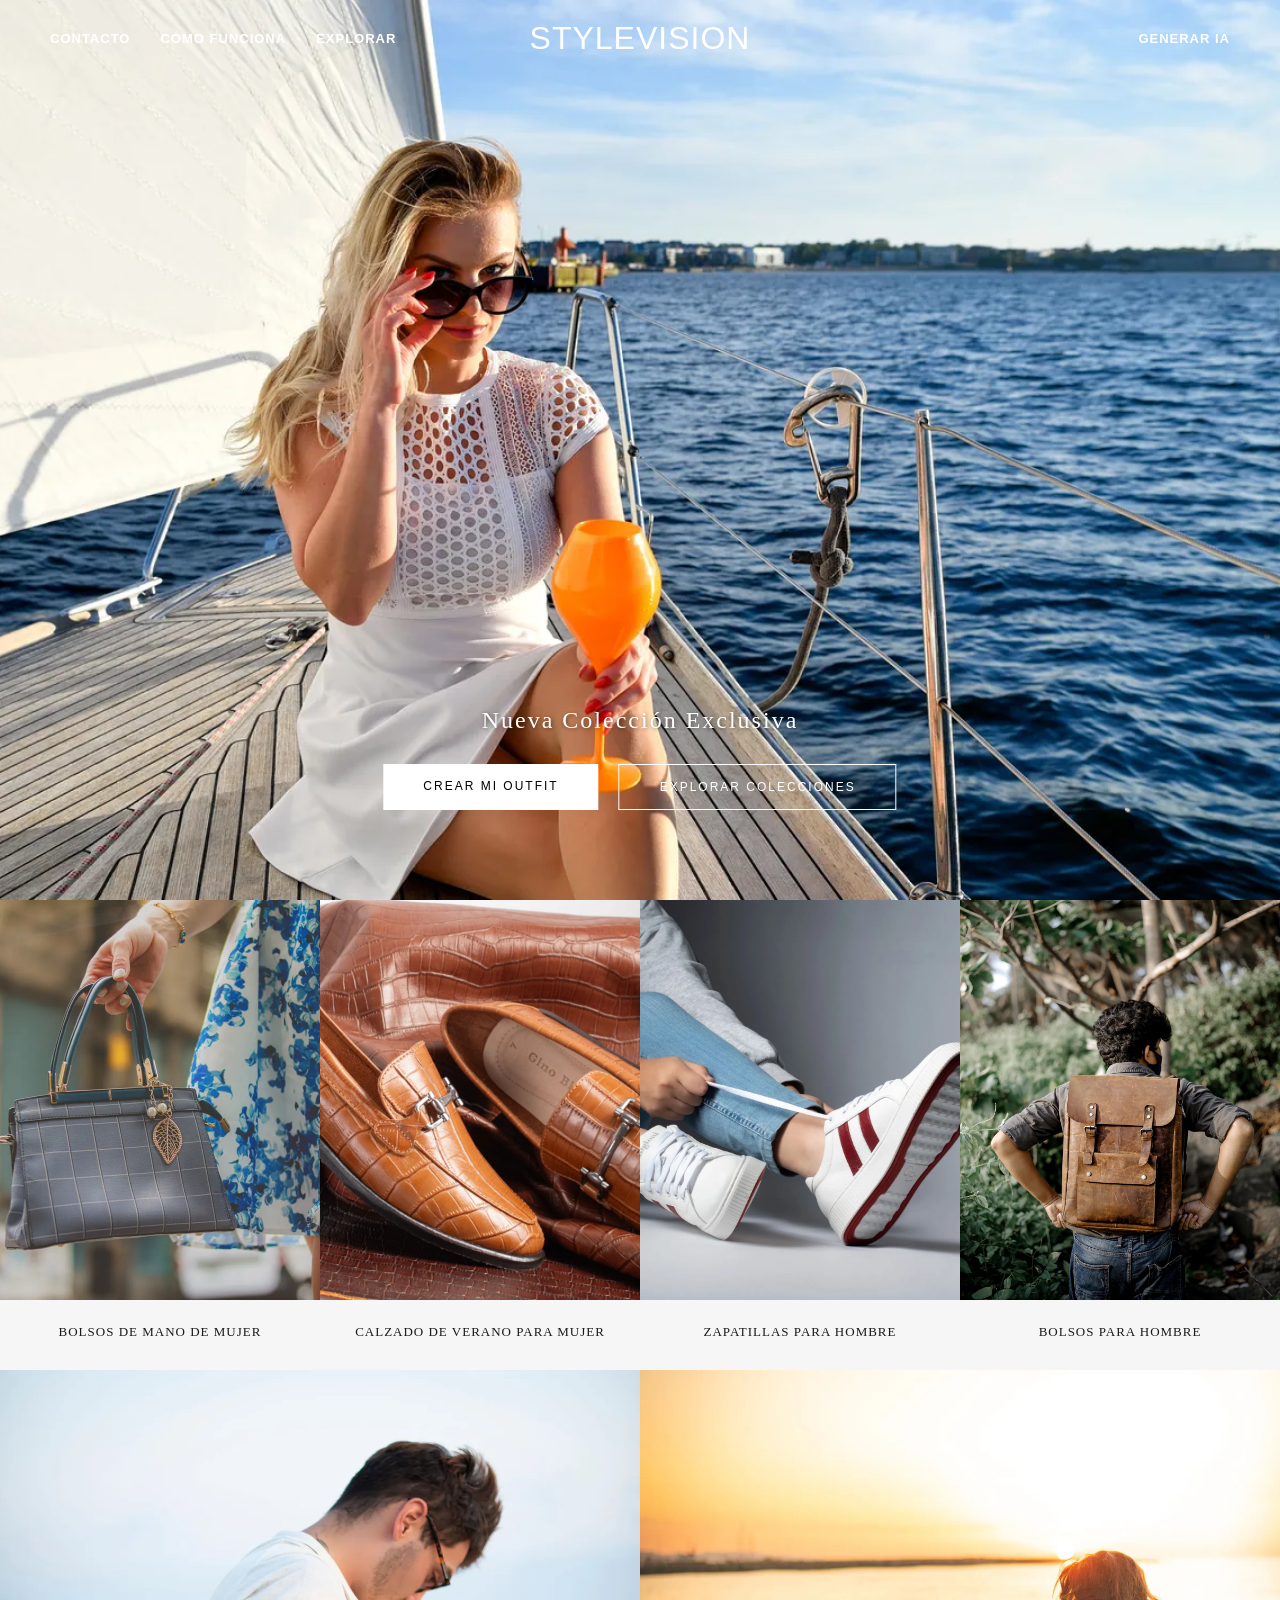
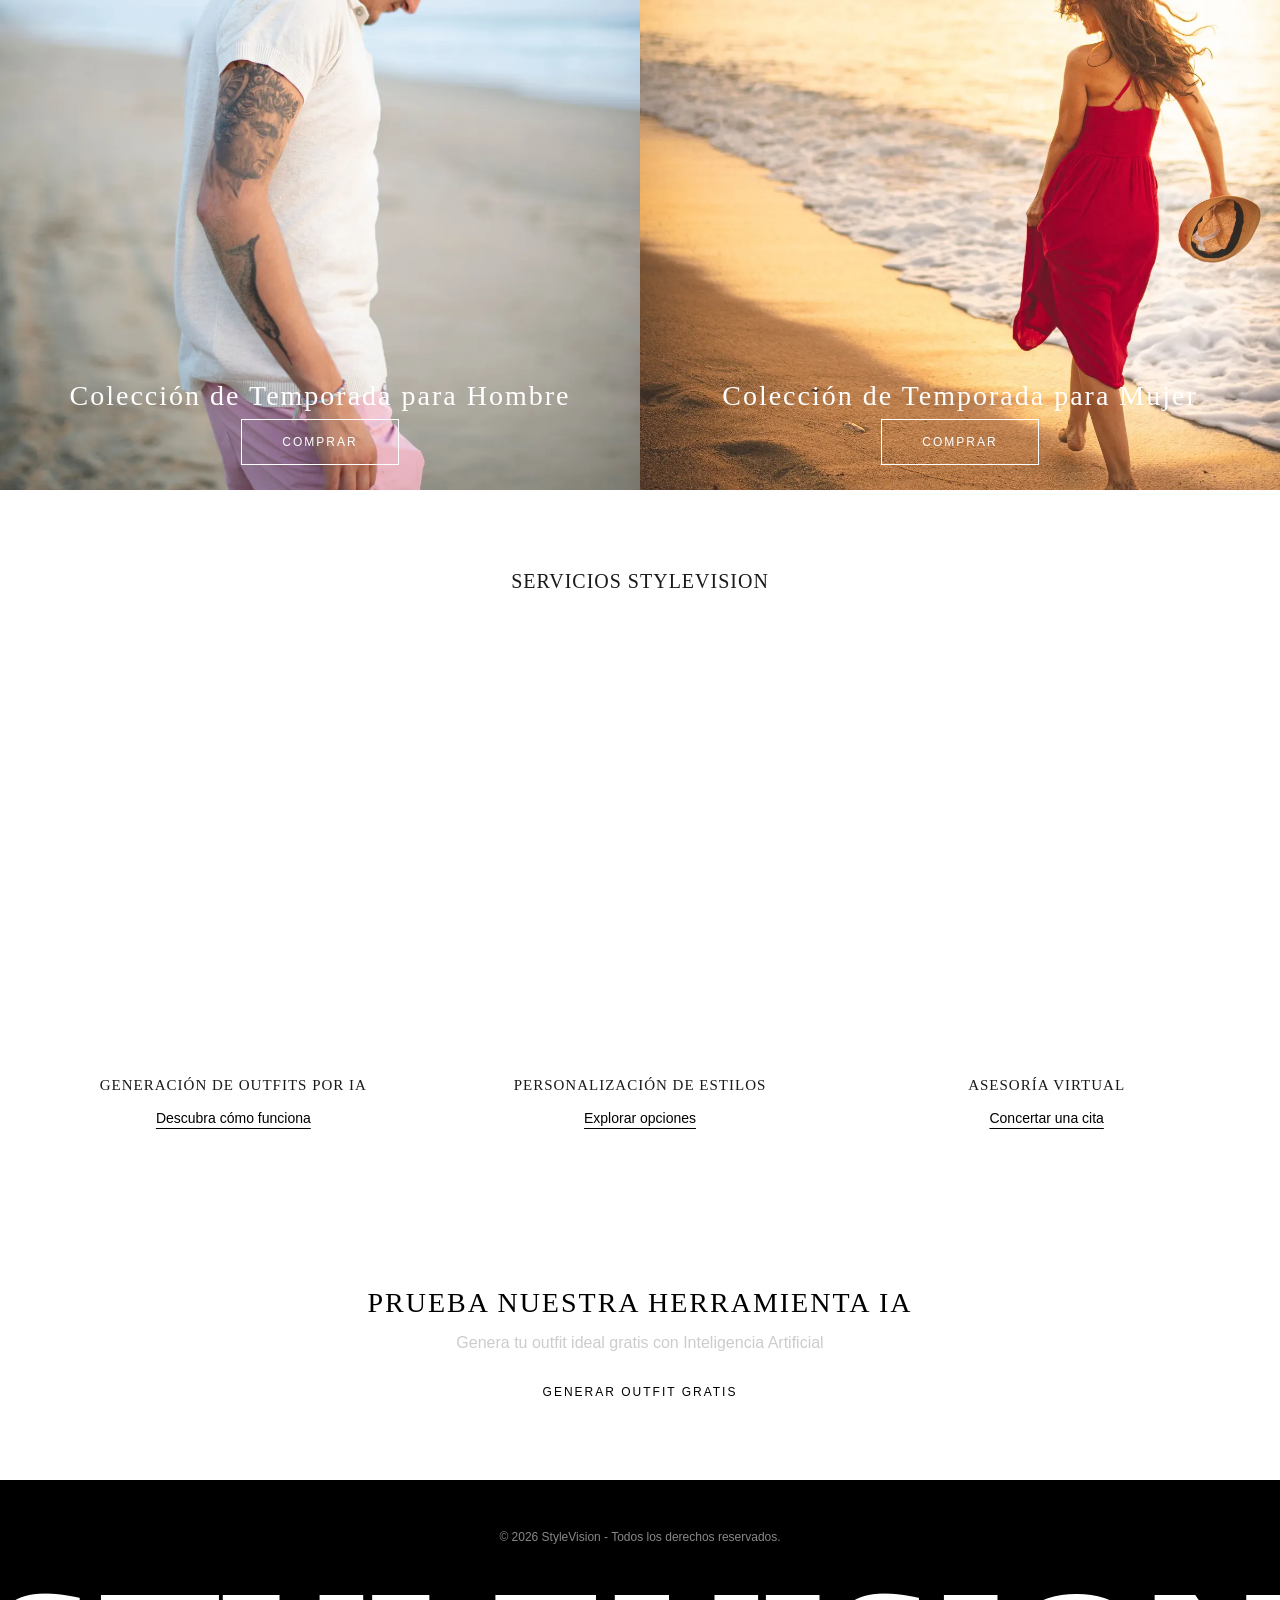
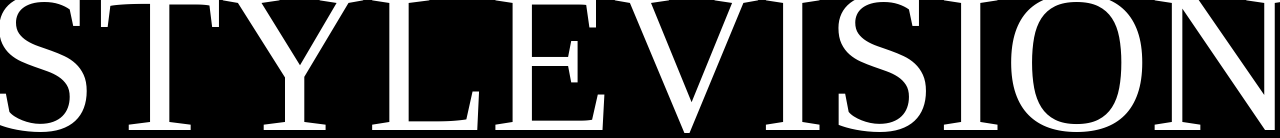
==== commit 9e7c5b54: "Optimize assets: WebP images, compressed videos, lazy loading" ====
--- a/html/index.html
+++ b/html/index.html
@@ -26,7 +26,7 @@
         
         <section class="seccion-hero-lujo">
             <div class="hero__imagen-contenedor">
-                <img src="../assets/img/hero-modelo.jpg" alt="Modelo StyleVision" class="hero__imagen animacion-zoom">
+                <img src="../assets/img/hero-modelo.webp" alt="Modelo StyleVision" class="hero__imagen animacion-zoom">
             </div>
             <div class="hero__contenido">
                 <h2 class="hero__subtitulo">Nueva Colección Exclusiva</h2>
@@ -39,33 +39,33 @@
 
         <section id="categorias" class="seccion-categorias">
             <article class="categoria animacion-scroll">
-                <img src="../assets/img/cat-bolso.jpg" alt="Bolso">
+                <img src="../assets/img/cat-bolso.webp" alt="Bolso" loading="lazy">
                 <h3 class="categoria__titulo">Bolsos de Mano de Mujer</h3>
             </article>
             <article class="categoria animacion-scroll">
-                <img src="../assets/img/cat-zapato.jpg" alt="Zapatos">
+                <img src="../assets/img/cat-zapato.webp" alt="Zapatos" loading="lazy">
                 <h3 class="categoria__titulo">Calzado de Verano para Mujer</h3>
             </article>
             <article class="categoria animacion-scroll">
-                <img src="../assets/img/cat-sneakers.jpg" alt="Sneakers">
+                <img src="../assets/img/cat-sneakers.webp" alt="Sneakers" loading="lazy">
                 <h3 class="categoria__titulo">Zapatillas para Hombre</h3>
             </article>
             <article class="categoria animacion-scroll">
-                <img src="../assets/img/cat-mochila.jpg" alt="Mochilas para Hombre">
+                <img src="../assets/img/cat-mochila.webp" alt="Mochilas para Hombre" loading="lazy">
                 <h3 class="categoria__titulo">Bolsos para Hombre</h3>
             </article>
         </section>
 
         <section class="seccion-promos">
             <div class="promo animacion-hover">
-                <img src="../assets/img/promo-hombres.jpg" alt="Ropa Hombre" class="promo__imagen">
+                <img src="../assets/img/promo-hombres.webp" alt="Ropa Hombre" class="promo__imagen" loading="lazy">
                 <div class="promo__texto">
                     <h3>Colección de Temporada para Hombre</h3>
                     <a href="#" class="boton-lujo boton-lujo--oscuro">Comprar</a>
                 </div>
             </div>
             <div class="promo animacion-hover">
-                <img src="../assets/img/promo-mujer.jpg" alt="Ropa Mujer" class="promo__imagen">
+                <img src="../assets/img/promo-mujer.webp" alt="Ropa Mujer" class="promo__imagen" loading="lazy">
                 <div class="promo__texto">
                     <h3>Colección de Temporada para Mujer</h3>
                     <a href="#" class="boton-lujo boton-lujo--oscuro">Comprar</a>
